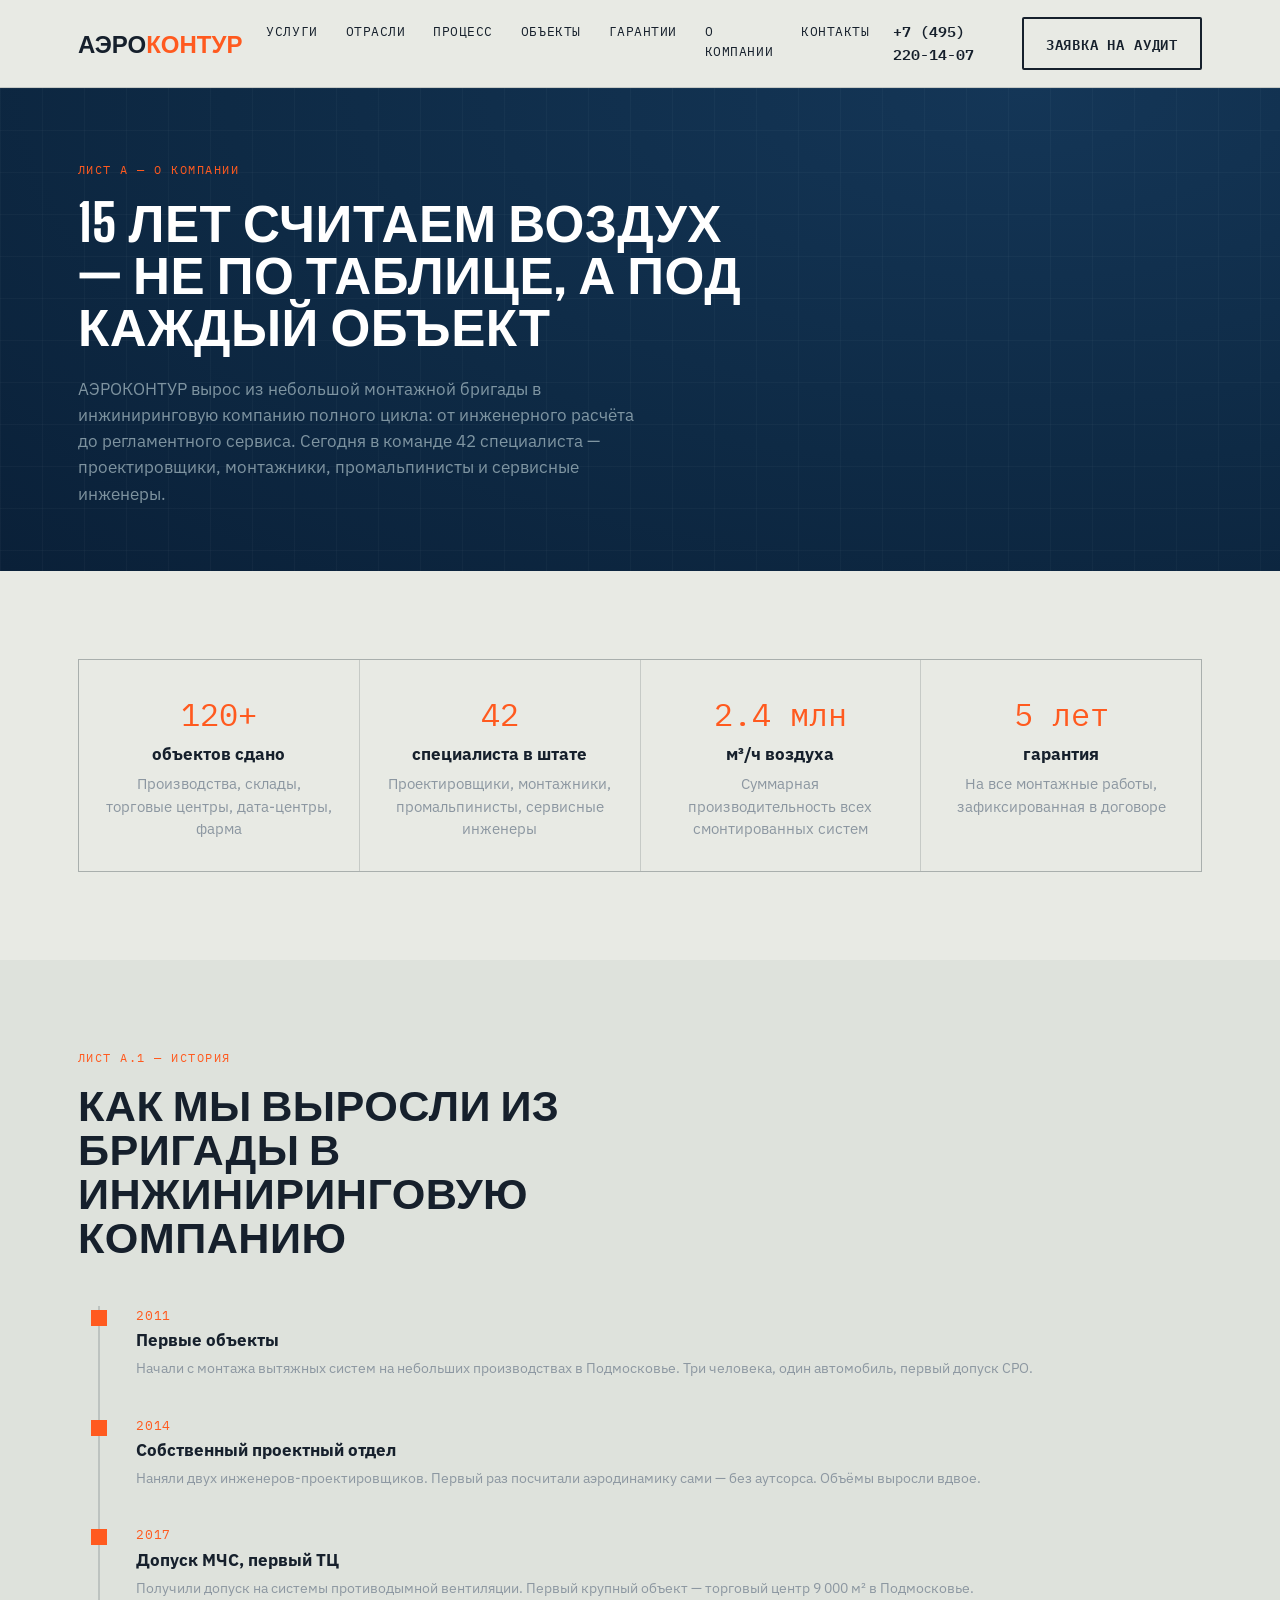
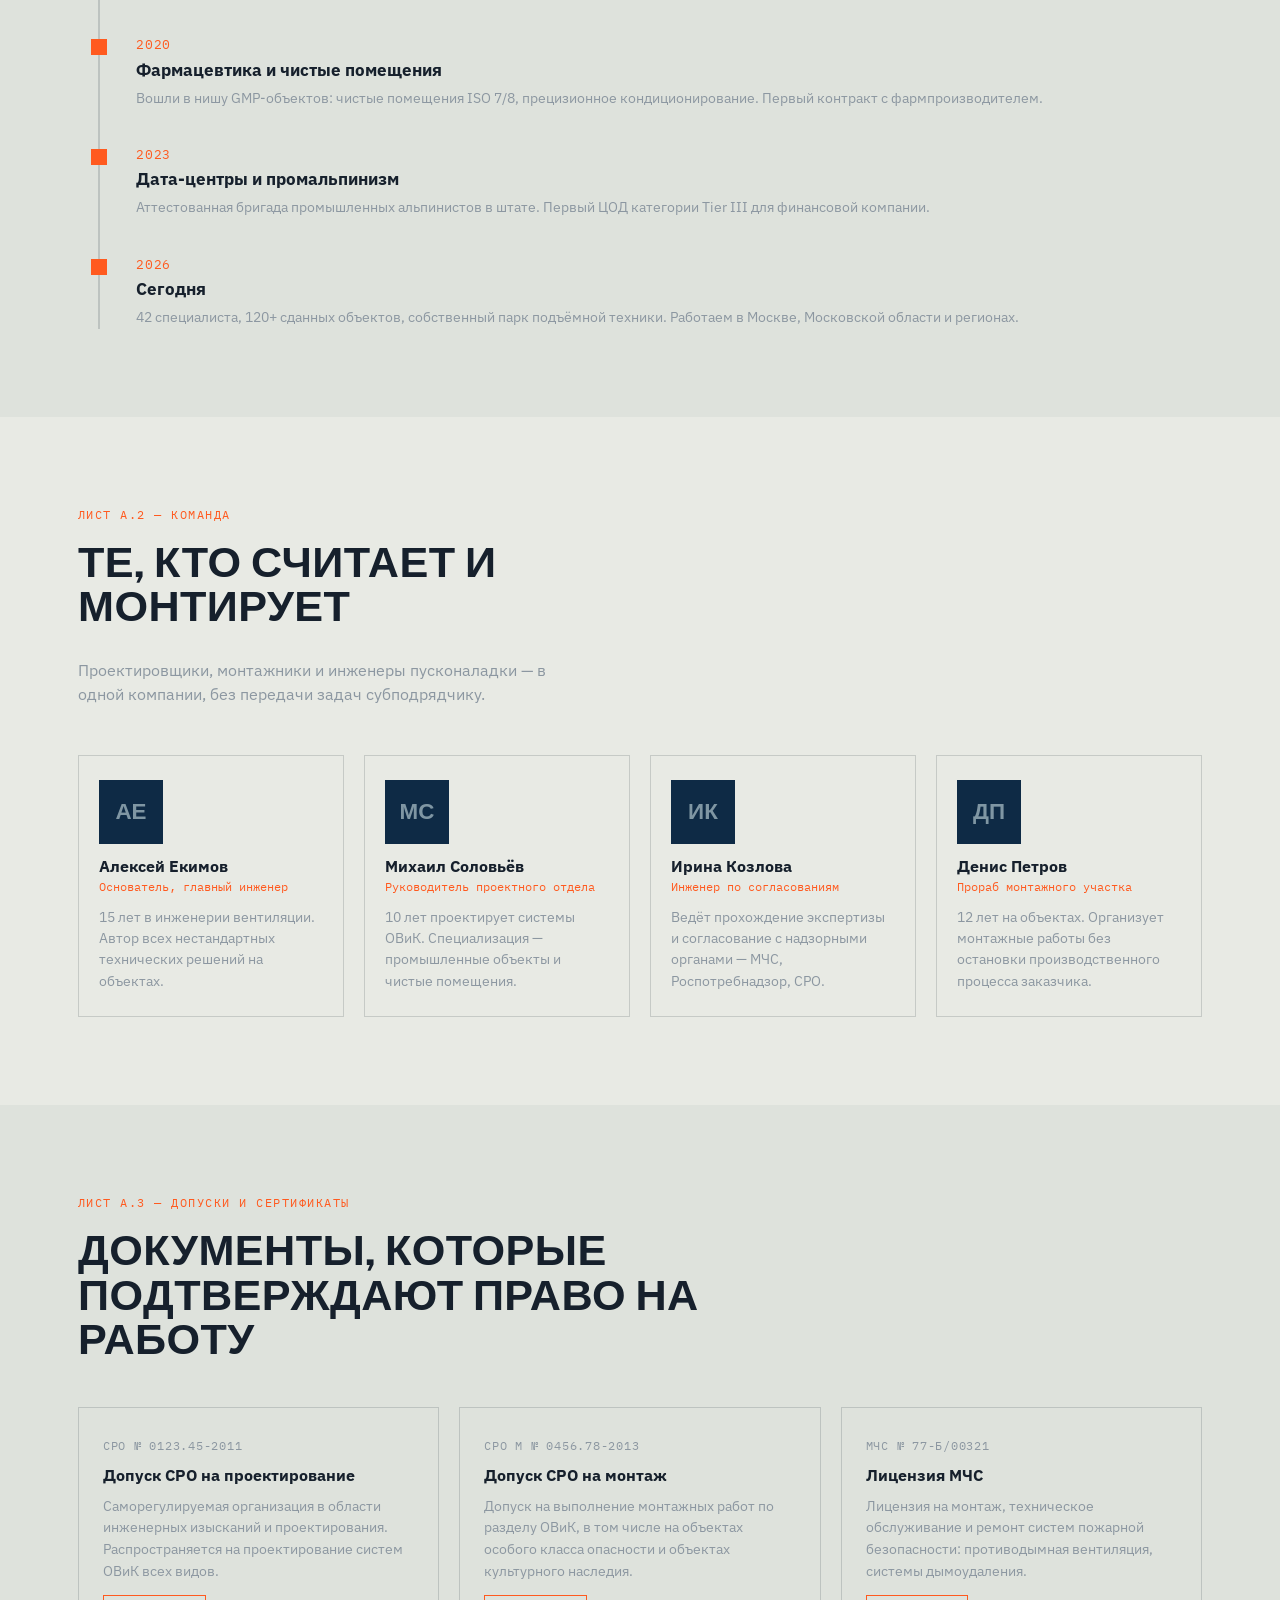
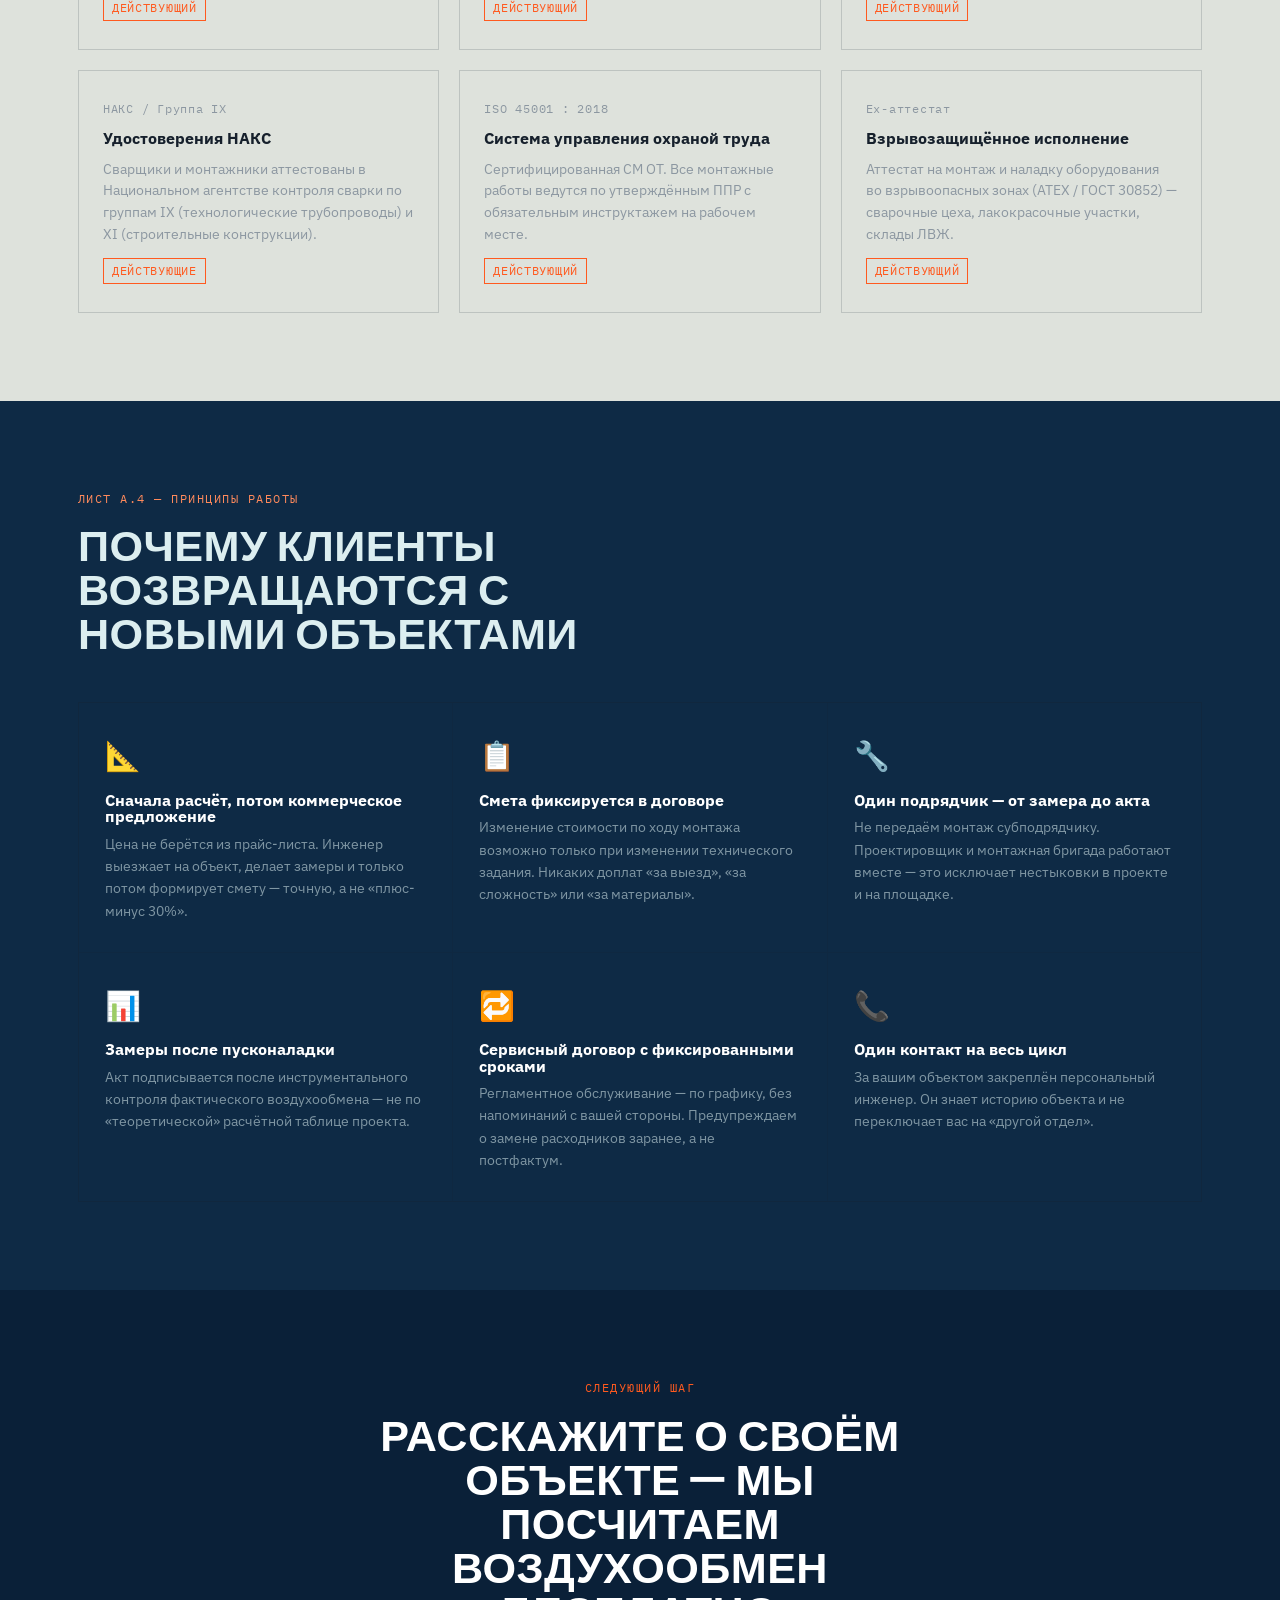
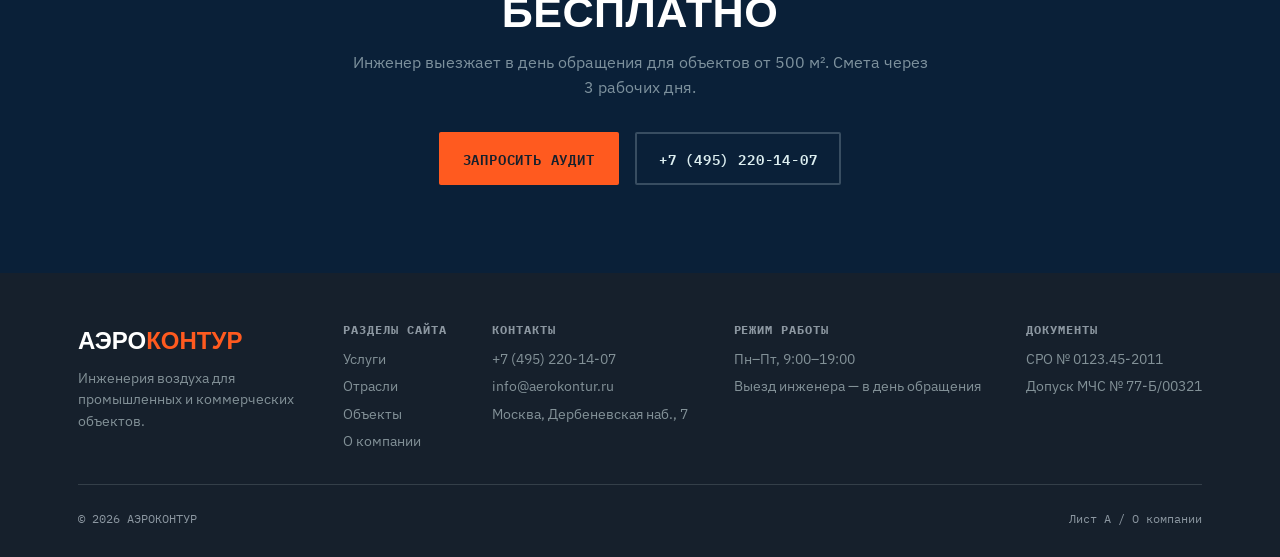
==== about.html @ 05db93e7 "feat: add GitHub Actions deploy, portfolio, SEO, about page, Formspree form - .github/workflows/depl" ====
<!DOCTYPE html>
<html lang="ru">
<head>
  <meta charset="UTF-8">
  <meta name="viewport" content="width=device-width, initial-scale=1.0">
  <meta name="description" content="О компании АЭРОКОНТУР — 15 лет монтажа промышленной и коммерческой вентиляции. Команда, история, допуски, сертификаты.">
  <title>О компании — АЭРОКОНТУР</title>
  <link rel="canonical" href="https://ekimov450170.github.io/aerokontur/about.html">
  <meta property="og:title"       content="О компании — АЭРОКОНТУР">
  <meta property="og:description" content="15 лет монтажа промышленной вентиляции. Команда инженеров, история, допуски СРО и МЧС.">
  <meta property="og:image"       content="https://ekimov450170.github.io/aerokontur/assets/images/og.png">
  <link rel="preconnect" href="https://fonts.googleapis.com">
  <link href="https://fonts.googleapis.com/css2?family=Big+Shoulders+Display:wght@700;800;900&family=IBM+Plex+Mono:wght@400;500;600&family=IBM+Plex+Sans:wght@400;500;600;700&display=swap" rel="stylesheet">
  <link rel="stylesheet" href="css/style.css">
  <style>
    /* ── About-specific ── */
    .about-hero {
      background: radial-gradient(ellipse at 80% 0%, #143657 0%, var(--navy) 55%, var(--navy-deep) 100%);
      color: var(--cyan);
      padding: 72px 0 64px;
      position: relative;
      overflow: hidden;
    }
    .about-hero::before {
      content: "";
      position: absolute; inset: 0;
      background-image:
        linear-gradient(var(--line-cyan) 1px, transparent 1px),
        linear-gradient(90deg, var(--line-cyan) 1px, transparent 1px);
      background-size: 42px 42px;
      opacity: .15;
      pointer-events: none;
    }
    .about-hero__inner { position: relative; z-index: 2; }
    .about-hero h1 { color: #fff; font-size: clamp(2.2rem, 4vw, 3.4rem); max-width: 680px; margin: 18px 0 22px; }
    .about-hero p  { color: var(--cyan-dim); font-size: 1.06rem; max-width: 560px; }

    .timeline { border-left: 2px solid var(--line); margin-left: 20px; }
    .tl-item  { position: relative; padding: 0 0 36px 36px; }
    .tl-item:last-child { padding-bottom: 0; }
    .tl-dot {
      position: absolute; left: -9px; top: 4px;
      width: 16px; height: 16px;
      background: var(--orange); border-radius: 0;
    }
    .tl-year {
      font-family: var(--font-mono); font-size: .82rem;
      color: var(--orange); letter-spacing: .06em; display: block; margin-bottom: 6px;
    }
    .tl-item h3 {
      font-size: 1.05rem; font-family: var(--font-body);
      font-weight: 700; text-transform: none; letter-spacing: 0; margin-bottom: 8px;
    }
    .tl-item p { color: var(--steel); font-size: .9rem; }

    .team-grid { display: grid; grid-template-columns: repeat(4, 1fr); gap: 20px; }
    .team-card { border: 1px solid var(--line); padding: 24px 20px; }
    .team-avatar {
      width: 64px; height: 64px;
      background: var(--navy);
      border-radius: 0;
      margin-bottom: 14px;
      display: flex; align-items: center; justify-content: center;
    }
    .team-avatar span {
      font-family: var(--font-display);
      font-size: 1.4rem; font-weight: 900;
      color: var(--cyan-dim);
    }
    .team-card h3 {
      font-size: 1rem; font-family: var(--font-body);
      font-weight: 700; text-transform: none; letter-spacing: 0; margin-bottom: 4px;
    }
    .team-role { font-family: var(--font-mono); font-size: .76rem; color: var(--orange); display: block; margin-bottom: 10px; }
    .team-card p { color: var(--steel); font-size: .86rem; }

    .cert-grid { display: grid; grid-template-columns: repeat(3, 1fr); gap: 20px; }
    .cert-card {
      border: 1px solid var(--line); padding: 28px 24px;
      display: flex; flex-direction: column; gap: 12px;
    }
    .cert-card .cert-num {
      font-family: var(--font-mono); font-size: .78rem;
      color: var(--steel); letter-spacing: .06em;
    }
    .cert-card h3 {
      font-size: 1.02rem; font-family: var(--font-body);
      font-weight: 700; text-transform: none; letter-spacing: 0;
    }
    .cert-card p { color: var(--steel); font-size: .88rem; }
    .cert-badge {
      display: inline-block;
      font-family: var(--font-mono); font-size: .72rem;
      letter-spacing: .06em; text-transform: uppercase;
      border: 1px solid var(--orange); color: var(--orange);
      padding: 3px 8px; margin-top: auto;
      align-self: flex-start;
    }

    .values-grid { display: grid; grid-template-columns: repeat(3, 1fr); gap: 1px; background: var(--line); border: 1px solid var(--line); }
    .value-card { background: var(--navy); padding: 30px 26px; }
    .value-card .icon { font-size: 1.8rem; margin-bottom: 14px; }
    .value-card h3 { font-size: 1rem; font-family: var(--font-body); font-weight: 700; text-transform: none; letter-spacing: 0; color: #fff; margin-bottom: 8px; }
    .value-card p  { color: var(--cyan-dim); font-size: .9rem; }

    @media (max-width: 980px) {
      .team-grid { grid-template-columns: repeat(2, 1fr); }
      .cert-grid { grid-template-columns: 1fr 1fr; }
      .values-grid { grid-template-columns: 1fr 1fr; }
    }
    @media (max-width: 680px) {
      .team-grid { grid-template-columns: 1fr; }
      .cert-grid { grid-template-columns: 1fr; }
      .values-grid { grid-template-columns: 1fr; }
    }
  </style>
</head>
<body>

  <header class="site-header">
    <div class="site-header__inner wrap">
      <a class="logo" href="index.html">АЭРО<span>КОНТУР</span></a>
      <nav class="nav-links" id="navLinks" aria-label="Основная навигация">
        <a href="index.html#services">Услуги</a>
        <a href="index.html#industries">Отрасли</a>
        <a href="index.html#process">Процесс</a>
        <a href="index.html#projects">Объекты</a>
        <a href="index.html#trust">Гарантии</a>
        <a href="about.html" aria-current="page">О компании</a>
        <a href="index.html#contact">Контакты</a>
      </nav>
      <div class="header-right">
        <a class="header-phone mono" href="tel:+74952201407">+7 (495) 220-14-07</a>
        <a class="btn btn--ghost-light" href="index.html#contact">Заявка на аудит</a>
        <button class="nav-toggle" id="navToggle" aria-label="Открыть меню" aria-expanded="false">
          <span></span><span></span><span></span>
        </button>
      </div>
    </div>
  </header>

  <main>

    <!-- HERO -->
    <section class="about-hero">
      <div class="about-hero__inner wrap">
        <span class="eyebrow">Лист А — о компании</span>
        <h1>15 лет считаем воздух — не по таблице, а под каждый объект</h1>
        <p>АЭРОКОНТУР вырос из небольшой монтажной бригады в инжиниринговую компанию полного цикла: от инженерного расчёта до регламентного сервиса. Сегодня в команде 42 специалиста — проектировщики, монтажники, промальпинисты и сервисные инженеры.</p>
      </div>
    </section>

    <!-- STATS -->
    <section class="section section--paper">
      <div class="wrap">
        <div class="pains-grid">
          <div class="pain-card" style="text-align:center;">
            <span class="num mono" style="font-size:2rem;display:block;margin-bottom:6px;">120+</span>
            <h3>объектов сдано</h3>
            <p>Производства, склады, торговые центры, дата-центры, фарма</p>
          </div>
          <div class="pain-card" style="text-align:center;">
            <span class="num mono" style="font-size:2rem;display:block;margin-bottom:6px;">42</span>
            <h3>специалиста в штате</h3>
            <p>Проектировщики, монтажники, промальпинисты, сервисные инженеры</p>
          </div>
          <div class="pain-card" style="text-align:center;">
            <span class="num mono" style="font-size:2rem;display:block;margin-bottom:6px;">2.4 млн</span>
            <h3>м³/ч воздуха</h3>
            <p>Суммарная производительность всех смонтированных систем</p>
          </div>
          <div class="pain-card" style="text-align:center;">
            <span class="num mono" style="font-size:2rem;display:block;margin-bottom:6px;">5 лет</span>
            <h3>гарантия</h3>
            <p>На все монтажные работы, зафиксированная в договоре</p>
          </div>
        </div>
      </div>
    </section>

    <!-- HISTORY -->
    <section class="section section--steel">
      <div class="wrap">
        <div class="section__head">
          <div>
            <span class="eyebrow">Лист А.1 — история</span>
            <h2 class="section-title">Как мы выросли из бригады в инжиниринговую компанию</h2>
          </div>
        </div>
        <div class="timeline">
          <div class="tl-item">
            <div class="tl-dot"></div>
            <span class="tl-year">2011</span>
            <h3>Первые объекты</h3>
            <p>Начали с монтажа вытяжных систем на небольших производствах в Подмосковье. Три человека, один автомобиль, первый допуск СРО.</p>
          </div>
          <div class="tl-item">
            <div class="tl-dot"></div>
            <span class="tl-year">2014</span>
            <h3>Собственный проектный отдел</h3>
            <p>Наняли двух инженеров-проектировщиков. Первый раз посчитали аэродинамику сами — без аутсорса. Объёмы выросли вдвое.</p>
          </div>
          <div class="tl-item">
            <div class="tl-dot"></div>
            <span class="tl-year">2017</span>
            <h3>Допуск МЧС, первый ТЦ</h3>
            <p>Получили допуск на системы противодымной вентиляции. Первый крупный объект — торговый центр 9 000 м² в Подмосковье.</p>
          </div>
          <div class="tl-item">
            <div class="tl-dot"></div>
            <span class="tl-year">2020</span>
            <h3>Фармацевтика и чистые помещения</h3>
            <p>Вошли в нишу GMP-объектов: чистые помещения ISO 7/8, прецизионное кондиционирование. Первый контракт с фармпроизводителем.</p>
          </div>
          <div class="tl-item">
            <div class="tl-dot"></div>
            <span class="tl-year">2023</span>
            <h3>Дата-центры и промальпинизм</h3>
            <p>Аттестованная бригада промышленных альпинистов в штате. Первый ЦОД категории Tier III для финансовой компании.</p>
          </div>
          <div class="tl-item">
            <div class="tl-dot"></div>
            <span class="tl-year">2026</span>
            <h3>Сегодня</h3>
            <p>42 специалиста, 120+ сданных объектов, собственный парк подъёмной техники. Работаем в Москве, Московской области и регионах.</p>
          </div>
        </div>
      </div>
    </section>

    <!-- TEAM -->
    <section class="section section--paper">
      <div class="wrap">
        <div class="section__head">
          <div>
            <span class="eyebrow">Лист А.2 — команда</span>
            <h2 class="section-title">Те, кто считает и монтирует</h2>
          </div>
          <p class="section-sub">Проектировщики, монтажники и инженеры пусконаладки — в одной компании, без передачи задач субподрядчику.</p>
        </div>
        <div class="team-grid">
          <div class="team-card">
            <div class="team-avatar"><span>АЕ</span></div>
            <h3>Алексей Екимов</h3>
            <span class="team-role">Основатель, главный инженер</span>
            <p>15 лет в инженерии вентиляции. Автор всех нестандартных технических решений на объектах.</p>
          </div>
          <div class="team-card">
            <div class="team-avatar"><span>МС</span></div>
            <h3>Михаил Соловьёв</h3>
            <span class="team-role">Руководитель проектного отдела</span>
            <p>10 лет проектирует системы ОВиК. Специализация — промышленные объекты и чистые помещения.</p>
          </div>
          <div class="team-card">
            <div class="team-avatar"><span>ИК</span></div>
            <h3>Ирина Козлова</h3>
            <span class="team-role">Инженер по согласованиям</span>
            <p>Ведёт прохождение экспертизы и согласование с надзорными органами — МЧС, Роспотребнадзор, СРО.</p>
          </div>
          <div class="team-card">
            <div class="team-avatar"><span>ДП</span></div>
            <h3>Денис Петров</h3>
            <span class="team-role">Прораб монтажного участка</span>
            <p>12 лет на объектах. Организует монтажные работы без остановки производственного процесса заказчика.</p>
          </div>
        </div>
      </div>
    </section>

    <!-- CERTIFICATES -->
    <section class="section section--steel">
      <div class="wrap">
        <div class="section__head">
          <div>
            <span class="eyebrow">Лист А.3 — допуски и сертификаты</span>
            <h2 class="section-title">Документы, которые подтверждают право на работу</h2>
          </div>
        </div>
        <div class="cert-grid">
          <div class="cert-card">
            <span class="cert-num">СРО № 0123.45-2011</span>
            <h3>Допуск СРО на проектирование</h3>
            <p>Саморегулируемая организация в области инженерных изысканий и проектирования. Распространяется на проектирование систем ОВиК всех видов.</p>
            <span class="cert-badge">Действующий</span>
          </div>
          <div class="cert-card">
            <span class="cert-num">СРО М № 0456.78-2013</span>
            <h3>Допуск СРО на монтаж</h3>
            <p>Допуск на выполнение монтажных работ по разделу ОВиК, в том числе на объектах особого класса опасности и объектах культурного наследия.</p>
            <span class="cert-badge">Действующий</span>
          </div>
          <div class="cert-card">
            <span class="cert-num">МЧС № 77-Б/00321</span>
            <h3>Лицензия МЧС</h3>
            <p>Лицензия на монтаж, техническое обслуживание и ремонт систем пожарной безопасности: противодымная вентиляция, системы дымоудаления.</p>
            <span class="cert-badge">Действующий</span>
          </div>
          <div class="cert-card">
            <span class="cert-num">НАКС / Группа IX</span>
            <h3>Удостоверения НАКС</h3>
            <p>Сварщики и монтажники аттестованы в Национальном агентстве контроля сварки по группам IX (технологические трубопроводы) и XI (строительные конструкции).</p>
            <span class="cert-badge">Действующие</span>
          </div>
          <div class="cert-card">
            <span class="cert-num">ISO 45001 : 2018</span>
            <h3>Система управления охраной труда</h3>
            <p>Сертифицированная СМ ОТ. Все монтажные работы ведутся по утверждённым ППР с обязательным инструктажем на рабочем месте.</p>
            <span class="cert-badge">Действующий</span>
          </div>
          <div class="cert-card">
            <span class="cert-num">Ex-аттестат</span>
            <h3>Взрывозащищённое исполнение</h3>
            <p>Аттестат на монтаж и наладку оборудования во взрывоопасных зонах (ATEX / ГОСТ 30852) — сварочные цеха, лакокрасочные участки, склады ЛВЖ.</p>
            <span class="cert-badge">Действующий</span>
          </div>
        </div>
      </div>
    </section>

    <!-- VALUES -->
    <section class="section section--dark">
      <div class="wrap">
        <div class="section__head">
          <div>
            <span class="eyebrow">Лист А.4 — принципы работы</span>
            <h2 class="section-title">Почему клиенты возвращаются с новыми объектами</h2>
          </div>
        </div>
        <div class="values-grid">
          <div class="value-card">
            <div class="icon">📐</div>
            <h3>Сначала расчёт, потом коммерческое предложение</h3>
            <p>Цена не берётся из прайс-листа. Инженер выезжает на объект, делает замеры и только потом формирует смету — точную, а не «плюс-минус 30%».</p>
          </div>
          <div class="value-card">
            <div class="icon">📋</div>
            <h3>Смета фиксируется в договоре</h3>
            <p>Изменение стоимости по ходу монтажа возможно только при изменении технического задания. Никаких доплат «за выезд», «за сложность» или «за материалы».</p>
          </div>
          <div class="value-card">
            <div class="icon">🔧</div>
            <h3>Один подрядчик — от замера до акта</h3>
            <p>Не передаём монтаж субподрядчику. Проектировщик и монтажная бригада работают вместе — это исключает нестыковки в проекте и на площадке.</p>
          </div>
          <div class="value-card">
            <div class="icon">📊</div>
            <h3>Замеры после пусконаладки</h3>
            <p>Акт подписывается после инструментального контроля фактического воздухообмена — не по «теоретической» расчётной таблице проекта.</p>
          </div>
          <div class="value-card">
            <div class="icon">🔁</div>
            <h3>Сервисный договор с фиксированными сроками</h3>
            <p>Регламентное обслуживание — по графику, без напоминаний с вашей стороны. Предупреждаем о замене расходников заранее, а не постфактум.</p>
          </div>
          <div class="value-card">
            <div class="icon">📞</div>
            <h3>Один контакт на весь цикл</h3>
            <p>За вашим объектом закреплён персональный инженер. Он знает историю объекта и не переключает вас на «другой отдел».</p>
          </div>
        </div>
      </div>
    </section>

    <!-- CTA -->
    <section class="section form-section">
      <div class="wrap" style="text-align:center;max-width:640px;margin:0 auto;">
        <span class="eyebrow">Следующий шаг</span>
        <h2 class="section-title" style="color:#fff;margin-bottom:18px;">Расскажите о своём объекте — мы посчитаем воздухообмен бесплатно</h2>
        <p style="color:var(--cyan-dim);margin-bottom:32px;">Инженер выезжает в день обращения для объектов от 500 м². Смета через 3 рабочих дня.</p>
        <div style="display:flex;gap:16px;justify-content:center;flex-wrap:wrap;">
          <a class="btn btn--primary" href="index.html#contact">Запросить аудит</a>
          <a class="btn btn--ghost-dark" href="tel:+74952201407">+7 (495) 220-14-07</a>
        </div>
      </div>
    </section>

  </main>

  <footer class="site-footer">
    <div class="wrap">
      <div class="footer-grid">
        <div class="footer-brand">
          <a class="logo" href="index.html">АЭРО<span>КОНТУР</span></a>
          <p>Инженерия воздуха для промышленных и коммерческих объектов.</p>
        </div>
        <div class="footer-col">
          <h4>Разделы сайта</h4>
          <p><a href="index.html#services">Услуги</a></p>
          <p><a href="index.html#industries">Отрасли</a></p>
          <p><a href="index.html#projects">Объекты</a></p>
          <p><a href="about.html">О компании</a></p>
        </div>
        <div class="footer-col">
          <h4>Контакты</h4>
          <p><a href="tel:+74952201407">+7 (495) 220-14-07</a></p>
          <p><a href="mailto:info@aerokontur.ru">info@aerokontur.ru</a></p>
          <p>Москва, Дербеневская наб., 7</p>
        </div>
        <div class="footer-col">
          <h4>Режим работы</h4>
          <p>Пн–Пт, 9:00–19:00</p>
          <p>Выезд инженера — в день обращения</p>
        </div>
        <div class="footer-col">
          <h4>Документы</h4>
          <p>СРО № 0123.45-2011</p>
          <p>Допуск МЧС № 77-Б/00321</p>
        </div>
      </div>
      <div class="footer-bottom">
        <span>© 2026 АЭРОКОНТУР</span>
        <span class="mono">Лист А / О компании</span>
      </div>
    </div>
  </footer>

  <div class="mobile-cta">
    <a class="phone mono" href="tel:+74952201407">+7 (495) 220-14-07</a>
    <a class="btn btn--primary" href="index.html#contact">Заявка на аудит</a>
  </div>

  <script src="js/main.js"></script>
</body>
</html>
---- css/style.css ----
/* ============================================================
   АЭРОКОНТУР — style.css
   Tokens → Base → Layout → Components → Sections → Responsive
   ============================================================ */

/* ===== Tokens ===== */
:root {
  --ink:        #16202C;
  --navy:       #0E2A45;
  --navy-deep:  #0A2038;
  --cyan:       #DCEEF0;
  --cyan-dim:   rgba(220, 238, 240, .55);
  --paper:      #E8EAE4;
  --paper-steel:#DEE2DC;
  --orange:     #FF5A1F;
  --orange-lt:  #FF8A5C;
  --steel:      #8C97A1;
  --line:       rgba(22, 32, 44, .16);
  --line-cyan:  rgba(220, 238, 240, .22);
  --radius:     2px;
  --maxw:       1180px;

  --font-display: 'Big Shoulders Display', sans-serif;
  --font-body:    'IBM Plex Sans', sans-serif;
  --font-mono:    'IBM Plex Mono', monospace;
}

/* ===== Reset & Base ===== */
*, *::before, *::after { box-sizing: border-box; }
html  { scroll-behavior: smooth; }
body  {
  margin: 0;
  background: var(--paper);
  color: var(--ink);
  font-family: var(--font-body);
  font-size: 16px;
  line-height: 1.55;
  -webkit-font-smoothing: antialiased;
}
img, svg { display: block; max-width: 100%; }
a { color: inherit; text-decoration: none; }
ul { margin: 0; padding: 0; list-style: none; }
h1, h2, h3 {
  margin: 0;
  font-family: var(--font-display);
  font-weight: 800;
  letter-spacing: .01em;
  text-transform: uppercase;
  line-height: 1.02;
}
p { margin: 0; }
:focus-visible { outline: 3px solid var(--orange); outline-offset: 2px; }
.mono { font-family: var(--font-mono); }
.wrap { max-width: var(--maxw); margin: 0 auto; padding: 0 28px; }

/* ===== Animations ===== */
.flow-line {
  stroke-dasharray: 5 9;
  animation: flow 1.8s linear infinite;
}
.flow-line--slow { animation-duration: 2.6s; }
@keyframes flow { to { stroke-dashoffset: -140; } }

.fan-blades {
  transform-origin: center;
  animation: spin 6s linear infinite;
}
@keyframes spin { to { transform: rotate(360deg); } }

@media (prefers-reduced-motion: reduce) {
  .flow-line, .fan-blades { animation: none !important; }
}

/* ===== Buttons ===== */
.btn {
  display: inline-flex;
  align-items: center;
  gap: 10px;
  font-family: var(--font-mono);
  font-size: .85rem;
  font-weight: 600;
  letter-spacing: .06em;
  text-transform: uppercase;
  padding: 14px 22px;
  border-radius: var(--radius);
  border: 2px solid transparent;
  cursor: pointer;
  white-space: nowrap;
  transition: transform .15s ease, opacity .15s ease, background .15s ease;
}
.btn:hover { transform: translateY(-2px); }
.btn--primary      { background: var(--orange); color: var(--ink); }
.btn--primary:hover{ background: var(--orange-lt); }
.btn--ghost-dark   { border-color: var(--line-cyan); color: var(--cyan); }
.btn--ghost-light  { border-color: var(--ink); color: var(--ink); }
.btn--block        { width: 100%; justify-content: center; }

/* ===== Titleblock (stamp) ===== */
.titleblock {
  font-family: var(--font-mono);
  font-size: .72rem;
  letter-spacing: .04em;
  border: 1px solid var(--line-cyan);
  min-width: 180px;
}
.titleblock--dark  { background: var(--navy-deep); color: var(--cyan); }
.titleblock--light { border-color: var(--line); }
.titleblock__row {
  display: flex;
  justify-content: space-between;
  gap: 14px;
  padding: 6px 10px;
  border-top: 1px solid var(--line-cyan);
}
.titleblock--light .titleblock__row { border-top-color: var(--line); }
.titleblock__row:first-child { border-top: none; }
.titleblock__label { color: var(--cyan-dim); }
.titleblock--light .titleblock__label { color: var(--steel); }

/* ===== Section base ===== */
.section        { padding: 88px 0; position: relative; }
.section--dark  { background: var(--navy); color: var(--cyan); }
.section--paper { background: var(--paper); }
.section--steel { background: var(--paper-steel); }

.section__head {
  display: flex;
  justify-content: space-between;
  align-items: flex-end;
  gap: 32px;
  margin-bottom: 48px;
  flex-wrap: wrap;
}
.eyebrow {
  display: block;
  font-family: var(--font-mono);
  font-size: .78rem;
  letter-spacing: .12em;
  text-transform: uppercase;
  color: var(--orange);
  margin-bottom: 14px;
}
.section--dark .eyebrow { color: var(--orange-lt); }

h2.section-title { font-size: clamp(1.9rem, 3.6vw, 2.7rem); max-width: 640px; }
.section-sub { max-width: 480px; color: var(--steel); font-size: .98rem; }
.section--dark .section-sub { color: var(--cyan-dim); }

/* ============================================================
   HEADER
   ============================================================ */
.site-header {
  position: sticky;
  top: 0;
  z-index: 50;
  background: var(--paper);
  border-bottom: 1px solid var(--line);
}
.site-header__inner {
  display: flex;
  align-items: center;
  justify-content: space-between;
  padding: 16px 28px;
  gap: 24px;
}
.logo {
  font-family: var(--font-display);
  font-weight: 900;
  font-size: 1.5rem;
  text-transform: uppercase;
  flex-shrink: 0;
}
.logo span { color: var(--orange); }

.nav-links {
  display: flex;
  gap: 28px;
  font-family: var(--font-mono);
  font-size: .82rem;
  letter-spacing: .04em;
  text-transform: uppercase;
}
.nav-links a {
  padding: 6px 0;
  border-bottom: 2px solid transparent;
  transition: border-color .15s;
}
.nav-links a:hover { border-bottom-color: var(--orange); }

.header-right { display: flex; align-items: center; gap: 18px; }
.header-phone { font-family: var(--font-mono); font-weight: 600; font-size: .95rem; }

.nav-toggle {
  display: none;
  flex-direction: column;
  gap: 5px;
  padding: 8px;
  background: none;
  border: 1px solid var(--ink);
  cursor: pointer;
  border-radius: var(--radius);
}
.nav-toggle span {
  display: block;
  width: 22px;
  height: 2px;
  background: var(--ink);
  transition: transform .2s, opacity .2s;
}
.nav-toggle.is-open span:nth-child(1) { transform: translateY(7px) rotate(45deg); }
.nav-toggle.is-open span:nth-child(2) { opacity: 0; }
.nav-toggle.is-open span:nth-child(3) { transform: translateY(-7px) rotate(-45deg); }

/* ============================================================
   HERO
   ============================================================ */
.hero {
  background: radial-gradient(ellipse at 20% 0%, #143657 0%, var(--navy) 55%, var(--navy-deep) 100%);
  color: var(--cyan);
  padding: 64px 0 0;
  overflow: hidden;
  position: relative;
}
.hero::before {
  content: "";
  position: absolute;
  inset: 0;
  background-image:
    linear-gradient(var(--line-cyan) 1px, transparent 1px),
    linear-gradient(90deg, var(--line-cyan) 1px, transparent 1px);
  background-size: 42px 42px;
  opacity: .18;
  pointer-events: none;
}
.hero__inner  { position: relative; z-index: 2; }
.hero__grid   { display: grid; grid-template-columns: 1.05fr .95fr; gap: 40px; align-items: center; }
.hero h1      { font-size: clamp(2.3rem, 4.6vw, 3.6rem); color: #fff; margin: 18px 0 22px; max-width: 560px; }
p.lede        { font-size: 1.06rem; color: var(--cyan-dim); max-width: 480px; margin-bottom: 32px; }
.hero__ctas   { display: flex; gap: 16px; flex-wrap: wrap; margin-bottom: 46px; }

.hero__diagram { position: relative; }
.hero__diagram .titleblock { position: absolute; right: 0; bottom: -26px; }
.duct-svg { width: 100%; }
.svg-label { font-family: var(--font-mono); }

.dimline {
  display: flex;
  align-items: center;
  gap: 10px 28px;
  flex-wrap: wrap;
  font-family: var(--font-mono);
  font-size: .78rem;
  color: var(--cyan-dim);
  border-top: 1px solid var(--line-cyan);
  padding: 18px 0 54px;
}
.dimline b { color: #fff; font-weight: 600; }
.dimline .sep { color: var(--cyan-dim); }

/* ============================================================
   PAINS
   ============================================================ */
.pains-grid {
  display: grid;
  grid-template-columns: repeat(4, 1fr);
  gap: 1px;
  background: var(--line);
  border: 1px solid var(--line);
}
.pain-card { background: var(--paper); padding: 30px 26px; }
.pain-card .num { display: block; font-family: var(--font-mono); color: var(--orange); font-size: .85rem; margin-bottom: 14px; }
.pain-card h3 { font-size: 1.05rem; font-family: var(--font-body); font-weight: 700; text-transform: none; letter-spacing: 0; margin-bottom: 10px; }
.pain-card p  { color: var(--steel); font-size: .92rem; }

/* ============================================================
   SERVICES — spec table
   ============================================================ */
.spec-table { border-top: 1px solid var(--line); }
.spec-row {
  display: grid;
  grid-template-columns: 90px 1.1fr 1.6fr;
  gap: 28px;
  padding: 26px 0;
  border-bottom: 1px solid var(--line);
  align-items: start;
}
.spec-row .id { font-family: var(--font-mono); color: var(--orange); font-size: 1.1rem; }
.spec-row h3  { font-size: 1.15rem; font-family: var(--font-body); font-weight: 700; text-transform: none; letter-spacing: 0; }
.spec-row p   { color: var(--steel); font-size: .94rem; }

/* ============================================================
   INDUSTRIES
   ============================================================ */
.industry-grid { display: grid; grid-template-columns: repeat(3, 1fr); gap: 18px; }
.industry-card {
  background: var(--paper);
  border: 1px solid var(--line);
  padding: 26px;
  display: flex;
  flex-direction: column;
  gap: 14px;
}
.industry-card svg { width: 38px; height: 38px; }
.industry-card h3  { font-size: 1.02rem; font-family: var(--font-body); font-weight: 700; text-transform: none; letter-spacing: 0; }
.industry-card p   { color: var(--steel); font-size: .9rem; }

/* ============================================================
   PROCESS
   ============================================================ */
.process-track { margin-bottom: 40px; overflow: hidden; }
.process-track svg { width: 100%; height: 60px; }

.process-grid { display: grid; grid-template-columns: repeat(3, 1fr); gap: 28px 24px; }
.process-card { border-top: 2px solid var(--orange); padding-top: 16px; }
.process-card .num { display: block; font-family: var(--font-mono); color: var(--orange); font-size: 1.3rem; margin-bottom: 8px; }
.process-card h3   { font-size: 1rem; font-family: var(--font-body); font-weight: 700; text-transform: none; letter-spacing: 0; color: #fff; margin-bottom: 8px; }
.process-card p    { color: var(--cyan-dim); font-size: .9rem; }

/* ============================================================
   TRUST
   ============================================================ */
.trust-grid {
  display: grid;
  grid-template-columns: repeat(5, 1fr);
  gap: 18px;
}
.trust-badge {
  border: 1px solid var(--line);
  padding: 24px 18px;
  text-align: center;
  background: var(--paper);
  display: flex;
  flex-direction: column;
  align-items: center;
  gap: 14px;
}
.trust-badge svg { width: 38px; height: 38px; }
.trust-badge p   { font-size: .84rem; color: var(--ink); font-weight: 500; }

/* ============================================================
   CONTACT FORM
   ============================================================ */
.form-section { background: var(--navy-deep); color: var(--cyan); }
.form-grid    { display: grid; grid-template-columns: .9fr 1.1fr; gap: 60px; align-items: start; }
.form-grid h2 { color: #fff; }
.form-info .lede { color: var(--cyan-dim); margin-top: 18px; }
.form-note { margin-top: 22px; font-size: .86rem; color: var(--cyan-dim); }

.form-box {
  background: var(--navy);
  border: 1px solid var(--line-cyan);
  padding: 32px;
}
.field { margin-bottom: 18px; display: flex; flex-direction: column; gap: 8px; }
.field label {
  font-family: var(--font-mono);
  font-size: .72rem;
  letter-spacing: .06em;
  text-transform: uppercase;
  color: var(--cyan-dim);
}
.field .req { color: var(--orange-lt); }
.field input, .field select, .field textarea {
  background: var(--navy-deep);
  border: 1px solid var(--line-cyan);
  color: #fff;
  padding: 12px 14px;
  font-family: var(--font-body);
  font-size: .95rem;
  border-radius: var(--radius);
  transition: border-color .15s;
}
.field input:focus, .field select:focus, .field textarea:focus {
  outline: none;
  border-color: var(--orange-lt);
}
.field input::placeholder, .field textarea::placeholder { color: var(--steel); }
.field input.is-invalid { border-color: #e05555; }
.field-error { display: none; font-size: .8rem; color: #e07070; font-family: var(--font-mono); }
.field-error.is-visible { display: block; }

.field-row { display: grid; grid-template-columns: 1fr 1fr; gap: 16px; }

/* ============================================================
   FOOTER
   ============================================================ */
.site-footer { background: var(--ink); color: var(--cyan-dim); padding: 48px 0 28px; }
.footer-grid {
  display: flex;
  justify-content: space-between;
  gap: 32px;
  flex-wrap: wrap;
  border-bottom: 1px solid rgba(220, 238, 240, .15);
  padding-bottom: 32px;
  margin-bottom: 24px;
}
.footer-brand .logo { color: #fff; }
.footer-brand p { margin-top: 10px; max-width: 220px; font-size: .86rem; }
.footer-col { font-size: .86rem; }
.footer-col h4 {
  font-family: var(--font-mono);
  font-size: .74rem;
  text-transform: uppercase;
  letter-spacing: .08em;
  color: var(--steel);
  margin: 0 0 10px;
}
.footer-col p + p { margin-top: 6px; }
.footer-bottom {
  display: flex;
  justify-content: space-between;
  font-size: .78rem;
  font-family: var(--font-mono);
  color: var(--steel);
  flex-wrap: wrap;
  gap: 10px;
}

/* ============================================================
   MOBILE STICKY CTA
   ============================================================ */
.mobile-cta {
  display: none;
  position: fixed;
  bottom: 0;
  left: 0;
  right: 0;
  z-index: 60;
  background: var(--navy-deep);
  border-top: 1px solid var(--line-cyan);
  padding: 12px 16px;
  justify-content: space-between;
  align-items: center;
  gap: 12px;
}
.mobile-cta .phone { color: #fff; font-family: var(--font-mono); font-weight: 600; }

/* ============================================================
   RESPONSIVE
   ============================================================ */
@media (max-width: 980px) {
  .hero__grid    { grid-template-columns: 1fr; }
  .pains-grid    { grid-template-columns: repeat(2, 1fr); }
  .industry-grid { grid-template-columns: repeat(2, 1fr); }
  .process-grid  { grid-template-columns: repeat(2, 1fr); }
  .trust-grid    { grid-template-columns: repeat(3, 1fr); }
  .form-grid     { grid-template-columns: 1fr; }
  .spec-row      { grid-template-columns: 60px 1fr; }
  .spec-row p    { grid-column: 1 / -1; }
}

@media (max-width: 680px) {
  .section { padding: 60px 0; }
  .nav-links {
    position: absolute;
    top: 100%;
    left: 0; right: 0;
    background: var(--paper);
    flex-direction: column;
    gap: 0;
    border-top: 1px solid var(--line);
    max-height: 0;
    overflow: hidden;
    transition: max-height .25s ease;
  }
  .nav-links.is-open { max-height: 360px; }
  .nav-links a { padding: 14px 28px; border-bottom: 1px solid var(--line); }
  .nav-toggle  { display: flex; }
  .header-phone { display: none; }

  .pains-grid    { grid-template-columns: 1fr; }
  .industry-grid { grid-template-columns: 1fr; }
  .process-grid  { grid-template-columns: 1fr; }
  .trust-grid    { grid-template-columns: repeat(2, 1fr); }
  .field-row     { grid-template-columns: 1fr; }

  .hero__ctas .btn { flex: 1 1 100%; justify-content: center; }

  .mobile-cta { display: flex; }
  body { padding-bottom: 64px; }
}

/* ============================================================
   PROJECTS
   ============================================================ */
.projects-grid {
  display: grid;
  grid-template-columns: repeat(3, 1fr);
  gap: 20px;
}
.project-card {
  background: var(--paper);
  border: 1px solid var(--line);
  display: flex;
  flex-direction: column;
  overflow: hidden;
}
.project-card__diagram {
  background: var(--navy);
  overflow: hidden;
  line-height: 0;
}
.project-card__diagram svg {
  width: 100%;
  height: auto;
  display: block;
}
.project-card__body {
  padding: 22px 20px 24px;
  display: flex;
  flex-direction: column;
  gap: 12px;
  flex: 1;
}
.project-card__meta {
  display: flex;
  align-items: center;
  justify-content: space-between;
  gap: 10px;
}
.project-tag {
  font-family: var(--font-mono);
  font-size: .72rem;
  letter-spacing: .06em;
  text-transform: uppercase;
  color: var(--orange);
  border: 1px solid var(--orange);
  padding: 3px 8px;
  border-radius: var(--radius);
}
.project-area {
  font-size: .82rem;
  color: var(--steel);
}
.project-card h3 {
  font-size: 1rem;
  font-family: var(--font-body);
  font-weight: 700;
  text-transform: none;
  letter-spacing: 0;
  line-height: 1.3;
}
.project-card p {
  font-size: .88rem;
  color: var(--steel);
  line-height: 1.5;
}
.project-specs {
  display: flex;
  gap: 18px;
  flex-wrap: wrap;
  border-top: 1px solid var(--line);
  padding-top: 12px;
  margin-top: auto;
}
.project-specs li {
  font-size: .82rem;
  color: var(--ink);
}
.project-specs .mono {
  color: var(--orange);
}

@media (max-width: 980px) {
  .projects-grid { grid-template-columns: repeat(2, 1fr); }
}
@media (max-width: 680px) {
  .projects-grid { grid-template-columns: 1fr; }
}
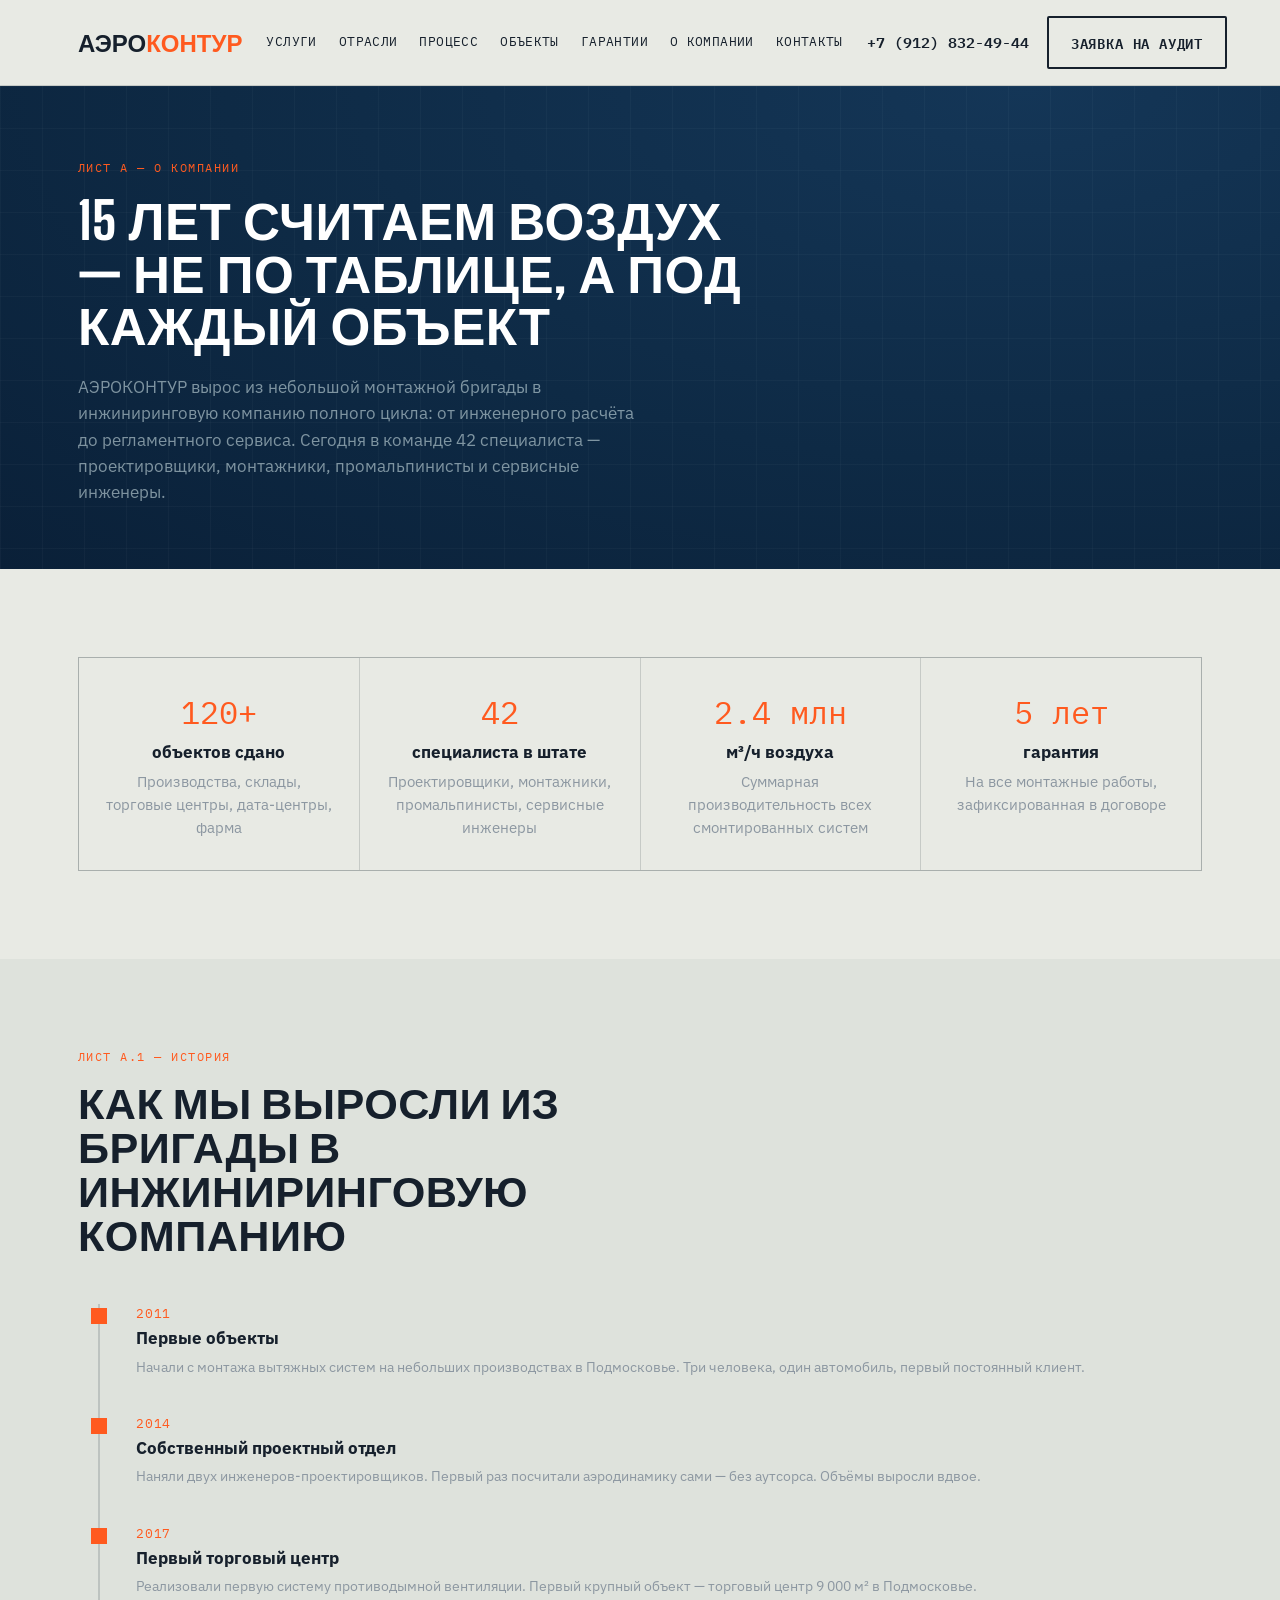
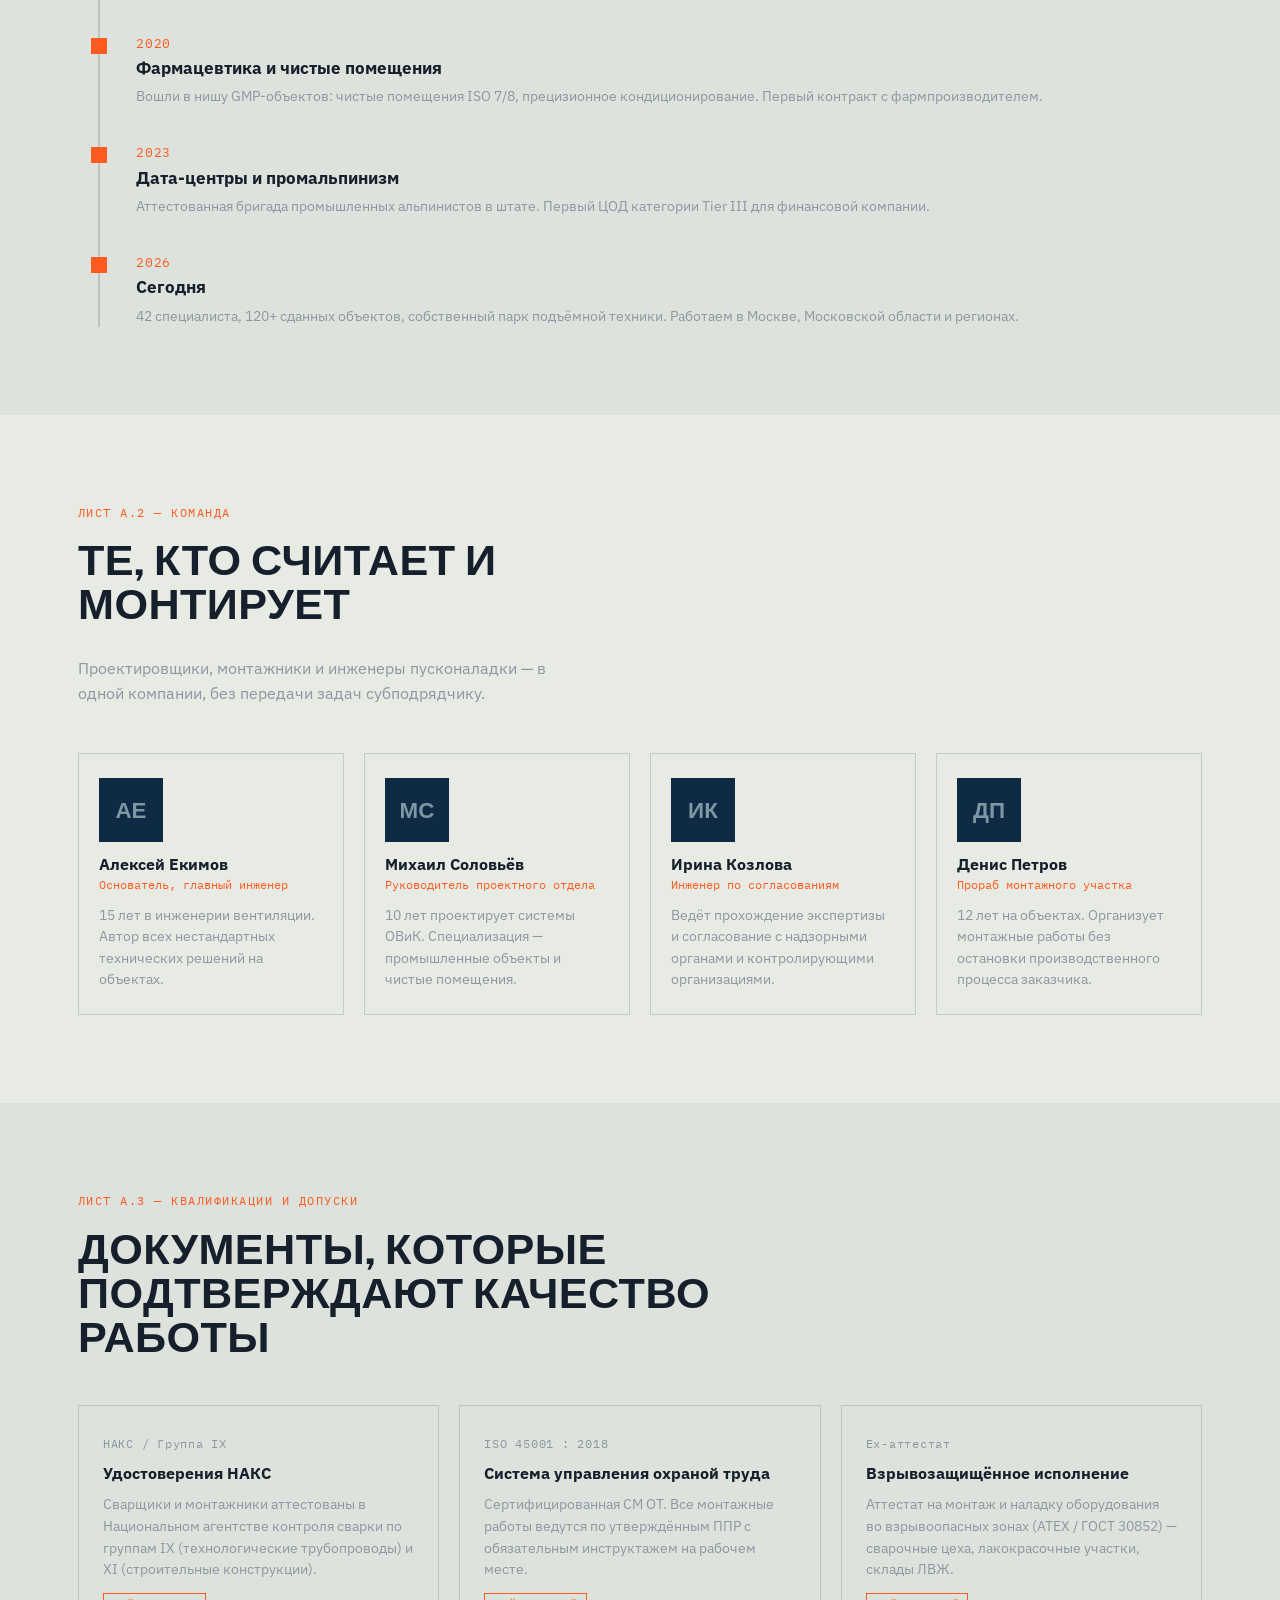
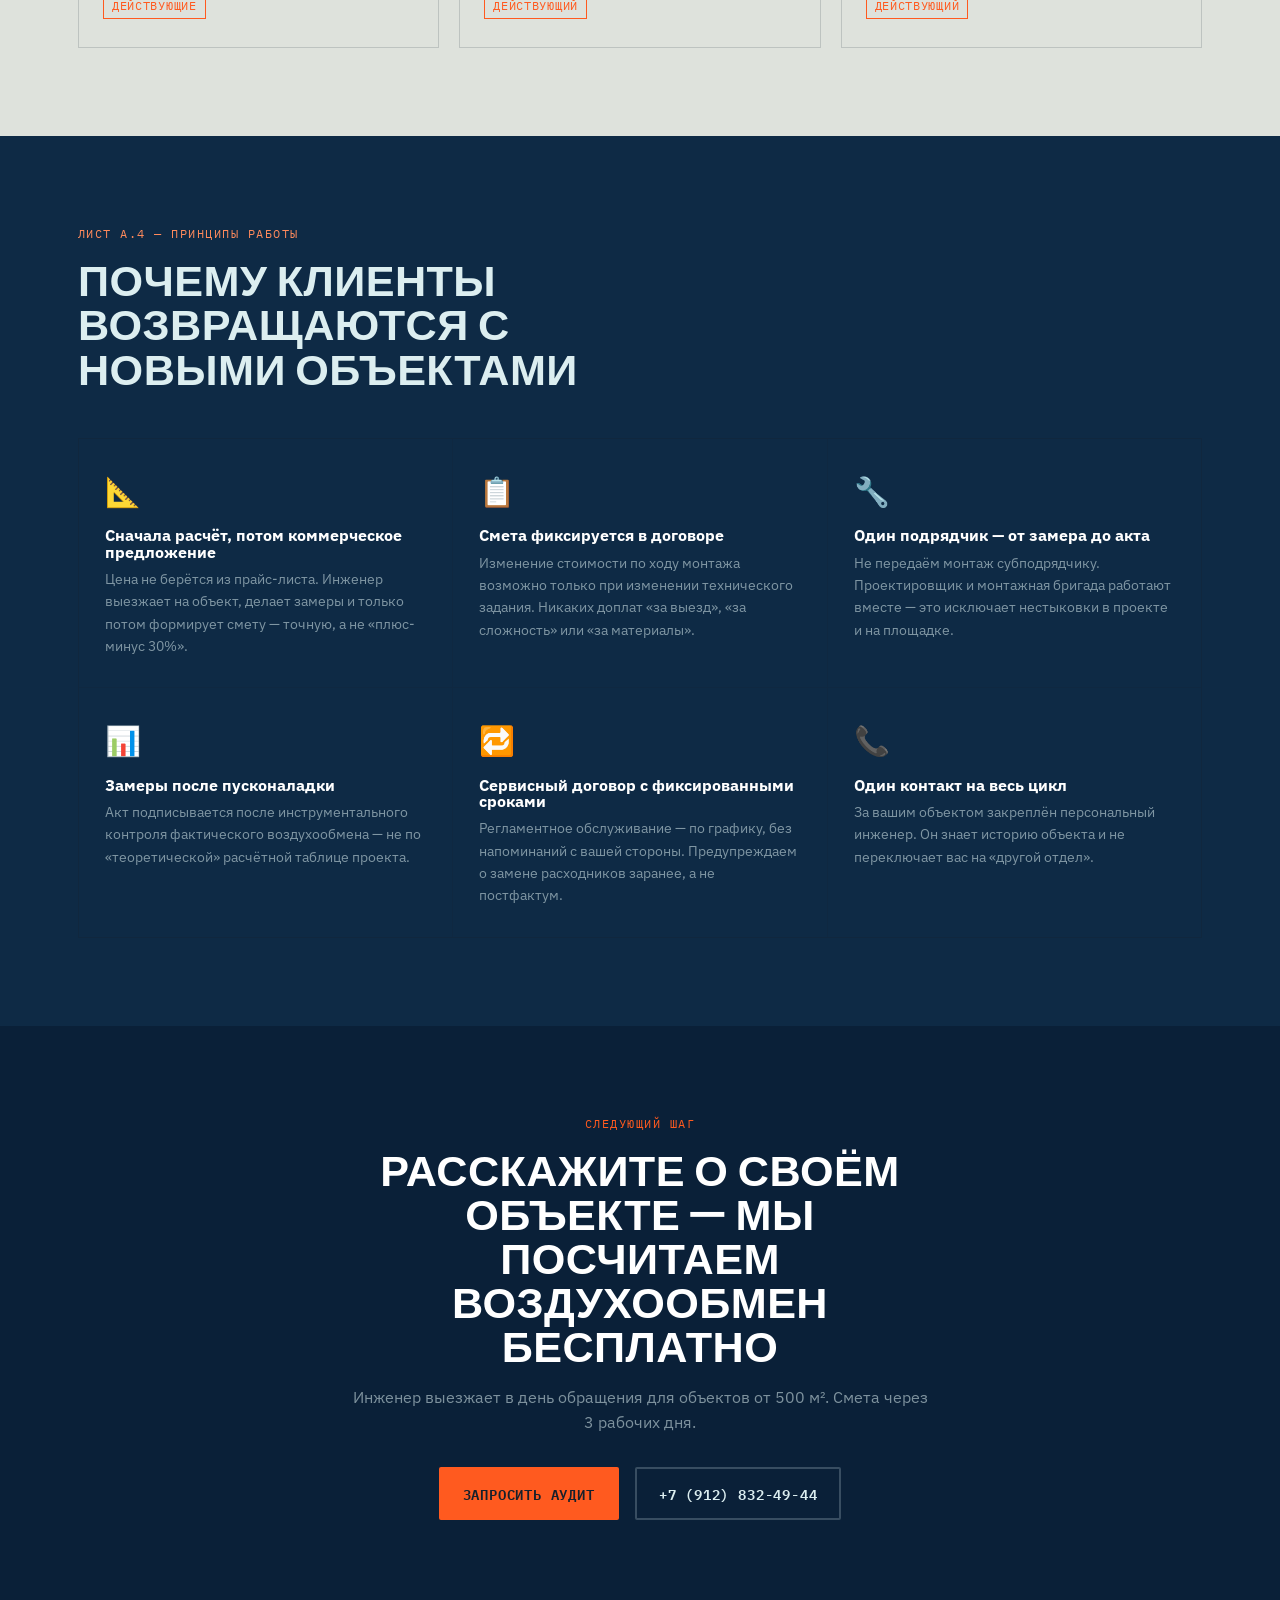
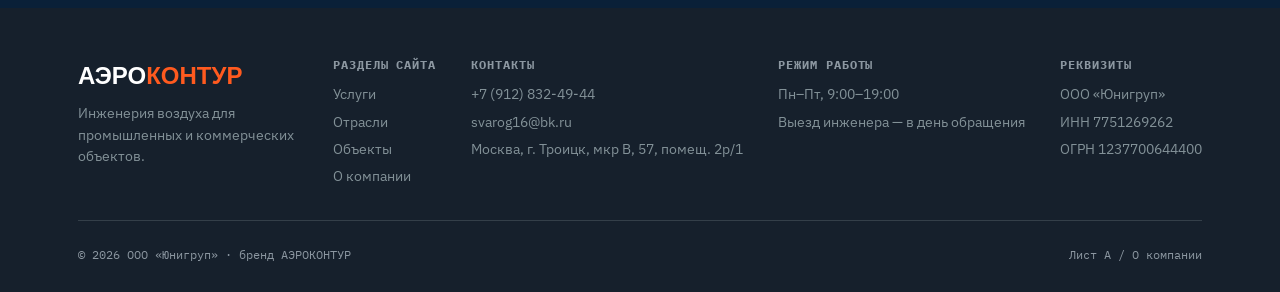
==== commit 268c84a8: "убраны СРО и МЧС, обновлена шапка и контакты убраны СРО и МЧС, обновлена шапка и контакты" ====
--- a/about.html
+++ b/about.html
@@ -7,7 +7,7 @@
   <title>О компании — АЭРОКОНТУР</title>
   <link rel="canonical" href="https://ekimov450170.github.io/aerokontur/about.html">
   <meta property="og:title"       content="О компании — АЭРОКОНТУР">
-  <meta property="og:description" content="15 лет монтажа промышленной вентиляции. Команда инженеров, история, допуски СРО и МЧС.">
+  <meta property="og:description" content="15 лет монтажа промышленной вентиляции. Команда инженеров, история, квалификации и допуски.">
   <meta property="og:image"       content="https://ekimov450170.github.io/aerokontur/assets/images/og.png">
   <link rel="preconnect" href="https://fonts.googleapis.com">
   <link href="https://fonts.googleapis.com/css2?family=Big+Shoulders+Display:wght@700;800;900&family=IBM+Plex+Mono:wght@400;500;600&family=IBM+Plex+Sans:wght@400;500;600;700&display=swap" rel="stylesheet">
@@ -130,7 +130,7 @@
         <a href="index.html#contact">Контакты</a>
       </nav>
       <div class="header-right">
-        <a class="header-phone mono" href="tel:+74952201407">+7 (495) 220-14-07</a>
+        <a class="header-phone mono" href="tel:+79128324944">+7 (912) 832-49-44</a>
         <a class="btn btn--ghost-light" href="index.html#contact">Заявка на аудит</a>
         <button class="nav-toggle" id="navToggle" aria-label="Открыть меню" aria-expanded="false">
           <span></span><span></span><span></span>
@@ -192,7 +192,7 @@
             <div class="tl-dot"></div>
             <span class="tl-year">2011</span>
             <h3>Первые объекты</h3>
-            <p>Начали с монтажа вытяжных систем на небольших производствах в Подмосковье. Три человека, один автомобиль, первый допуск СРО.</p>
+            <p>Начали с монтажа вытяжных систем на небольших производствах в Подмосковье. Три человека, один автомобиль, первый постоянный клиент.</p>
           </div>
           <div class="tl-item">
             <div class="tl-dot"></div>
@@ -203,8 +203,8 @@
           <div class="tl-item">
             <div class="tl-dot"></div>
             <span class="tl-year">2017</span>
-            <h3>Допуск МЧС, первый ТЦ</h3>
-            <p>Получили допуск на системы противодымной вентиляции. Первый крупный объект — торговый центр 9 000 м² в Подмосковье.</p>
+            <h3>Первый торговый центр</h3>
+            <p>Реализовали первую систему противодымной вентиляции. Первый крупный объект — торговый центр 9 000 м² в Подмосковье.</p>
           </div>
           <div class="tl-item">
             <div class="tl-dot"></div>
@@ -255,7 +255,7 @@
             <div class="team-avatar"><span>ИК</span></div>
             <h3>Ирина Козлова</h3>
             <span class="team-role">Инженер по согласованиям</span>
-            <p>Ведёт прохождение экспертизы и согласование с надзорными органами — МЧС, Роспотребнадзор, СРО.</p>
+            <p>Ведёт прохождение экспертизы и согласование с надзорными органами и контролирующими организациями.</p>
           </div>
           <div class="team-card">
             <div class="team-avatar"><span>ДП</span></div>
@@ -272,29 +272,11 @@
       <div class="wrap">
         <div class="section__head">
           <div>
-            <span class="eyebrow">Лист А.3 — допуски и сертификаты</span>
-            <h2 class="section-title">Документы, которые подтверждают право на работу</h2>
+            <span class="eyebrow">Лист А.3 — квалификации и допуски</span>
+            <h2 class="section-title">Документы, которые подтверждают качество работы</h2>
           </div>
         </div>
         <div class="cert-grid">
-          <div class="cert-card">
-            <span class="cert-num">СРО № 0123.45-2011</span>
-            <h3>Допуск СРО на проектирование</h3>
-            <p>Саморегулируемая организация в области инженерных изысканий и проектирования. Распространяется на проектирование систем ОВиК всех видов.</p>
-            <span class="cert-badge">Действующий</span>
-          </div>
-          <div class="cert-card">
-            <span class="cert-num">СРО М № 0456.78-2013</span>
-            <h3>Допуск СРО на монтаж</h3>
-            <p>Допуск на выполнение монтажных работ по разделу ОВиК, в том числе на объектах особого класса опасности и объектах культурного наследия.</p>
-            <span class="cert-badge">Действующий</span>
-          </div>
-          <div class="cert-card">
-            <span class="cert-num">МЧС № 77-Б/00321</span>
-            <h3>Лицензия МЧС</h3>
-            <p>Лицензия на монтаж, техническое обслуживание и ремонт систем пожарной безопасности: противодымная вентиляция, системы дымоудаления.</p>
-            <span class="cert-badge">Действующий</span>
-          </div>
           <div class="cert-card">
             <span class="cert-num">НАКС / Группа IX</span>
             <h3>Удостоверения НАКС</h3>
@@ -369,7 +351,7 @@
         <p style="color:var(--cyan-dim);margin-bottom:32px;">Инженер выезжает в день обращения для объектов от 500 м². Смета через 3 рабочих дня.</p>
         <div style="display:flex;gap:16px;justify-content:center;flex-wrap:wrap;">
           <a class="btn btn--primary" href="index.html#contact">Запросить аудит</a>
-          <a class="btn btn--ghost-dark" href="tel:+74952201407">+7 (495) 220-14-07</a>
+          <a class="btn btn--ghost-dark" href="tel:+79128324944">+7 (912) 832-49-44</a>
         </div>
       </div>
     </section>
@@ -392,9 +374,9 @@
         </div>
         <div class="footer-col">
           <h4>Контакты</h4>
-          <p><a href="tel:+74952201407">+7 (495) 220-14-07</a></p>
-          <p><a href="mailto:info@aerokontur.ru">info@aerokontur.ru</a></p>
-          <p>Москва, Дербеневская наб., 7</p>
+          <p><a href="tel:+79128324944">+7 (912) 832-49-44</a></p>
+          <p><a href="mailto:svarog16@bk.ru">svarog16@bk.ru</a></p>
+          <p>Москва, г. Троицк, мкр В, 57, помещ. 2р/1</p>
         </div>
         <div class="footer-col">
           <h4>Режим работы</h4>
@@ -402,20 +384,21 @@
           <p>Выезд инженера — в день обращения</p>
         </div>
         <div class="footer-col">
-          <h4>Документы</h4>
-          <p>СРО № 0123.45-2011</p>
-          <p>Допуск МЧС № 77-Б/00321</p>
+          <h4>Реквизиты</h4>
+          <p>ООО «Юнигруп»</p>
+          <p>ИНН 7751269262</p>
+          <p>ОГРН 1237700644400</p>
         </div>
       </div>
       <div class="footer-bottom">
-        <span>© 2026 АЭРОКОНТУР</span>
+        <span>© 2026 ООО «Юнигруп» · бренд АЭРОКОНТУР</span>
         <span class="mono">Лист А / О компании</span>
       </div>
     </div>
   </footer>
 
   <div class="mobile-cta">
-    <a class="phone mono" href="tel:+74952201407">+7 (495) 220-14-07</a>
+    <a class="phone mono" href="tel:+79128324944">+7 (912) 832-49-44</a>
     <a class="btn btn--primary" href="index.html#contact">Заявка на аудит</a>
   </div>
 
--- a/css/style.css
+++ b/css/style.css
@@ -86,6 +86,7 @@
   border: 2px solid transparent;
   cursor: pointer;
   white-space: nowrap;
+  white-space: nowrap;
   transition: transform .15s ease, opacity .15s ease, background .15s ease;
 }
 .btn:hover { transform: translateY(-2px); }
@@ -169,26 +170,29 @@
   font-size: 1.5rem;
   text-transform: uppercase;
   flex-shrink: 0;
+  white-space: nowrap;
 }
 .logo span { color: var(--orange); }
 
 .nav-links {
   display: flex;
-  gap: 28px;
-  font-family: var(--font-mono);
-  font-size: .82rem;
-  letter-spacing: .04em;
-  text-transform: uppercase;
+  gap: 22px;
+  font-family: var(--font-mono);
+  font-size: .8rem;
+  letter-spacing: .03em;
+  text-transform: uppercase;
+  flex-shrink: 0;
 }
 .nav-links a {
   padding: 6px 0;
   border-bottom: 2px solid transparent;
   transition: border-color .15s;
+  white-space: nowrap;
 }
 .nav-links a:hover { border-bottom-color: var(--orange); }
 
-.header-right { display: flex; align-items: center; gap: 18px; }
-.header-phone { font-family: var(--font-mono); font-weight: 600; font-size: .95rem; }
+.header-right { display: flex; align-items: center; gap: 18px; flex-shrink: 0; }
+.header-phone { font-family: var(--font-mono); font-weight: 600; font-size: .95rem; white-space: nowrap; }
 
 .nav-toggle {
   display: none;
@@ -449,8 +453,7 @@
   .spec-row p    { grid-column: 1 / -1; }
 }
 
-@media (max-width: 680px) {
-  .section { padding: 60px 0; }
+@media (max-width: 1180px) {
   .nav-links {
     position: absolute;
     top: 100%;
@@ -463,9 +466,13 @@
     overflow: hidden;
     transition: max-height .25s ease;
   }
-  .nav-links.is-open { max-height: 360px; }
-  .nav-links a { padding: 14px 28px; border-bottom: 1px solid var(--line); }
+  .nav-links.is-open { max-height: 420px; overflow-y: auto; }
+  .nav-links a { padding: 14px 28px; border-bottom: 1px solid var(--line); white-space: normal; }
   .nav-toggle  { display: flex; }
+}
+
+@media (max-width: 680px) {
+  .section { padding: 60px 0; }
   .header-phone { display: none; }
 
   .pains-grid    { grid-template-columns: 1fr; }
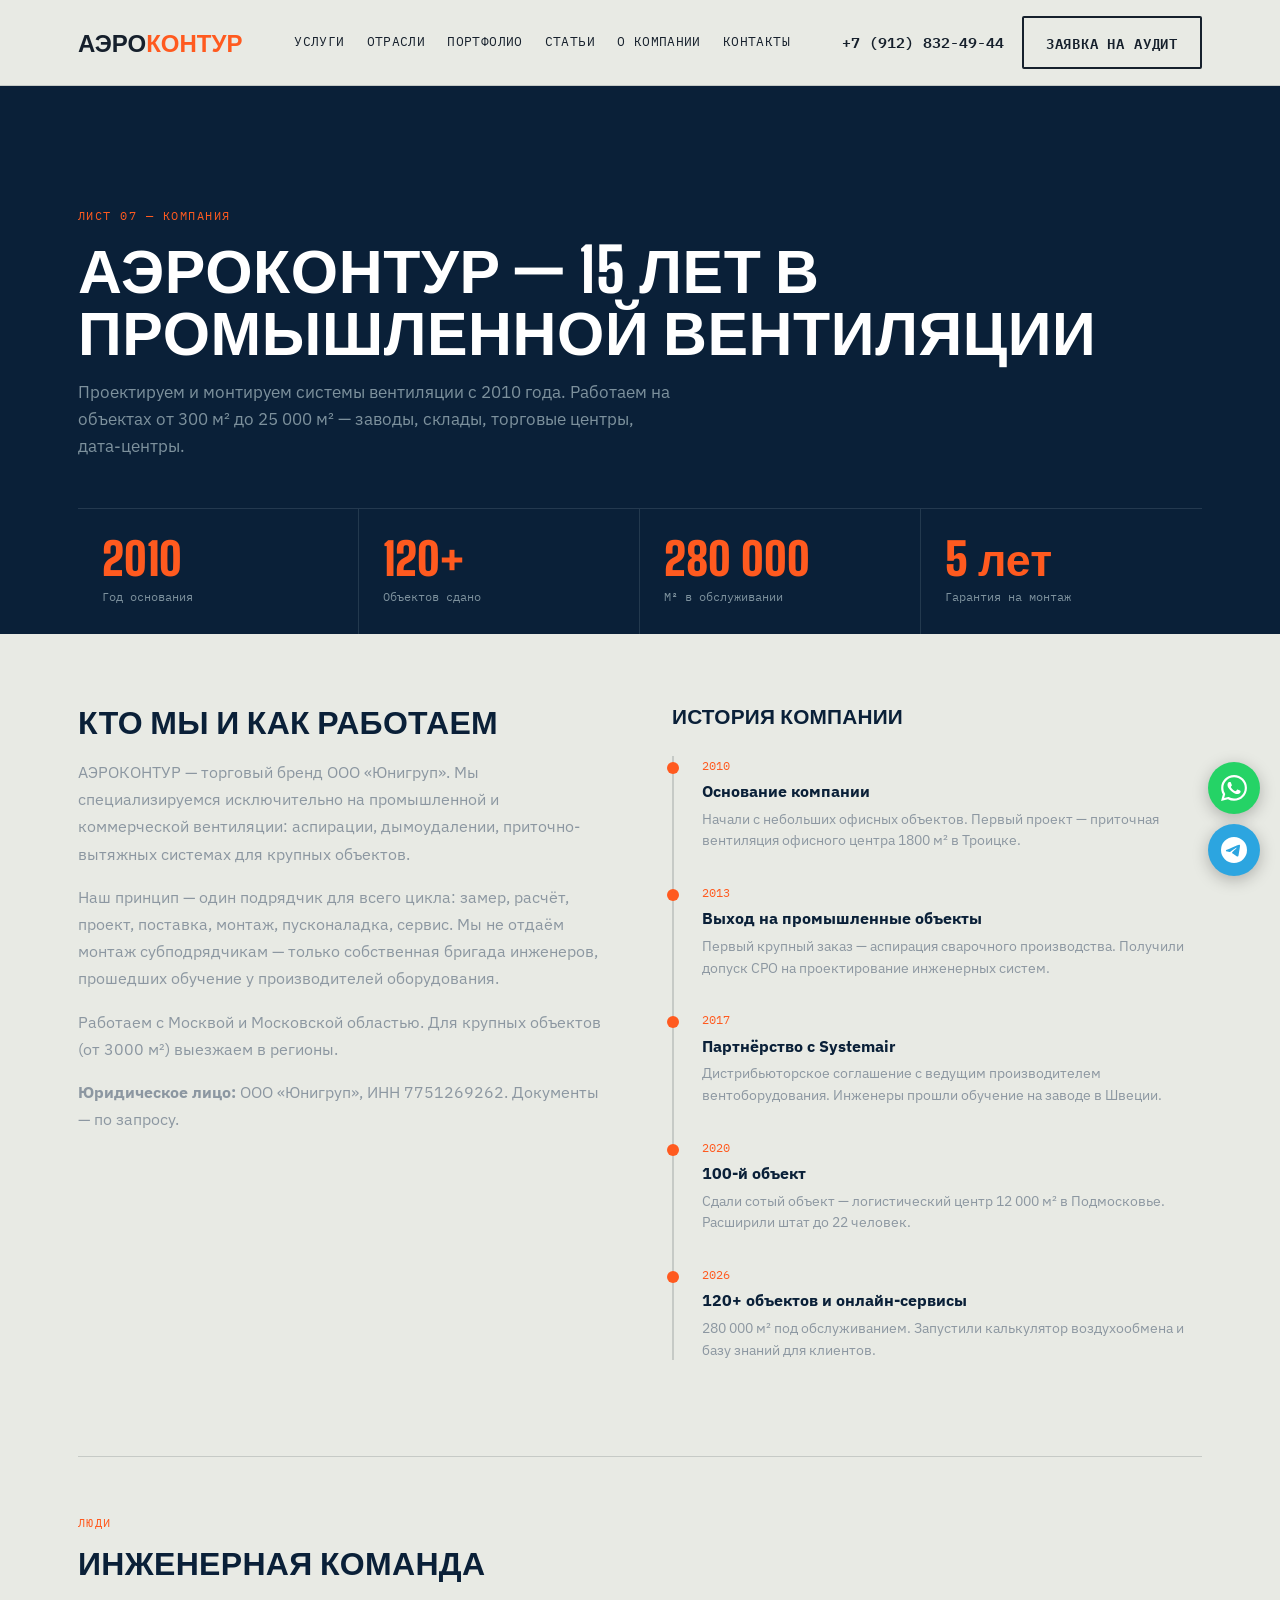
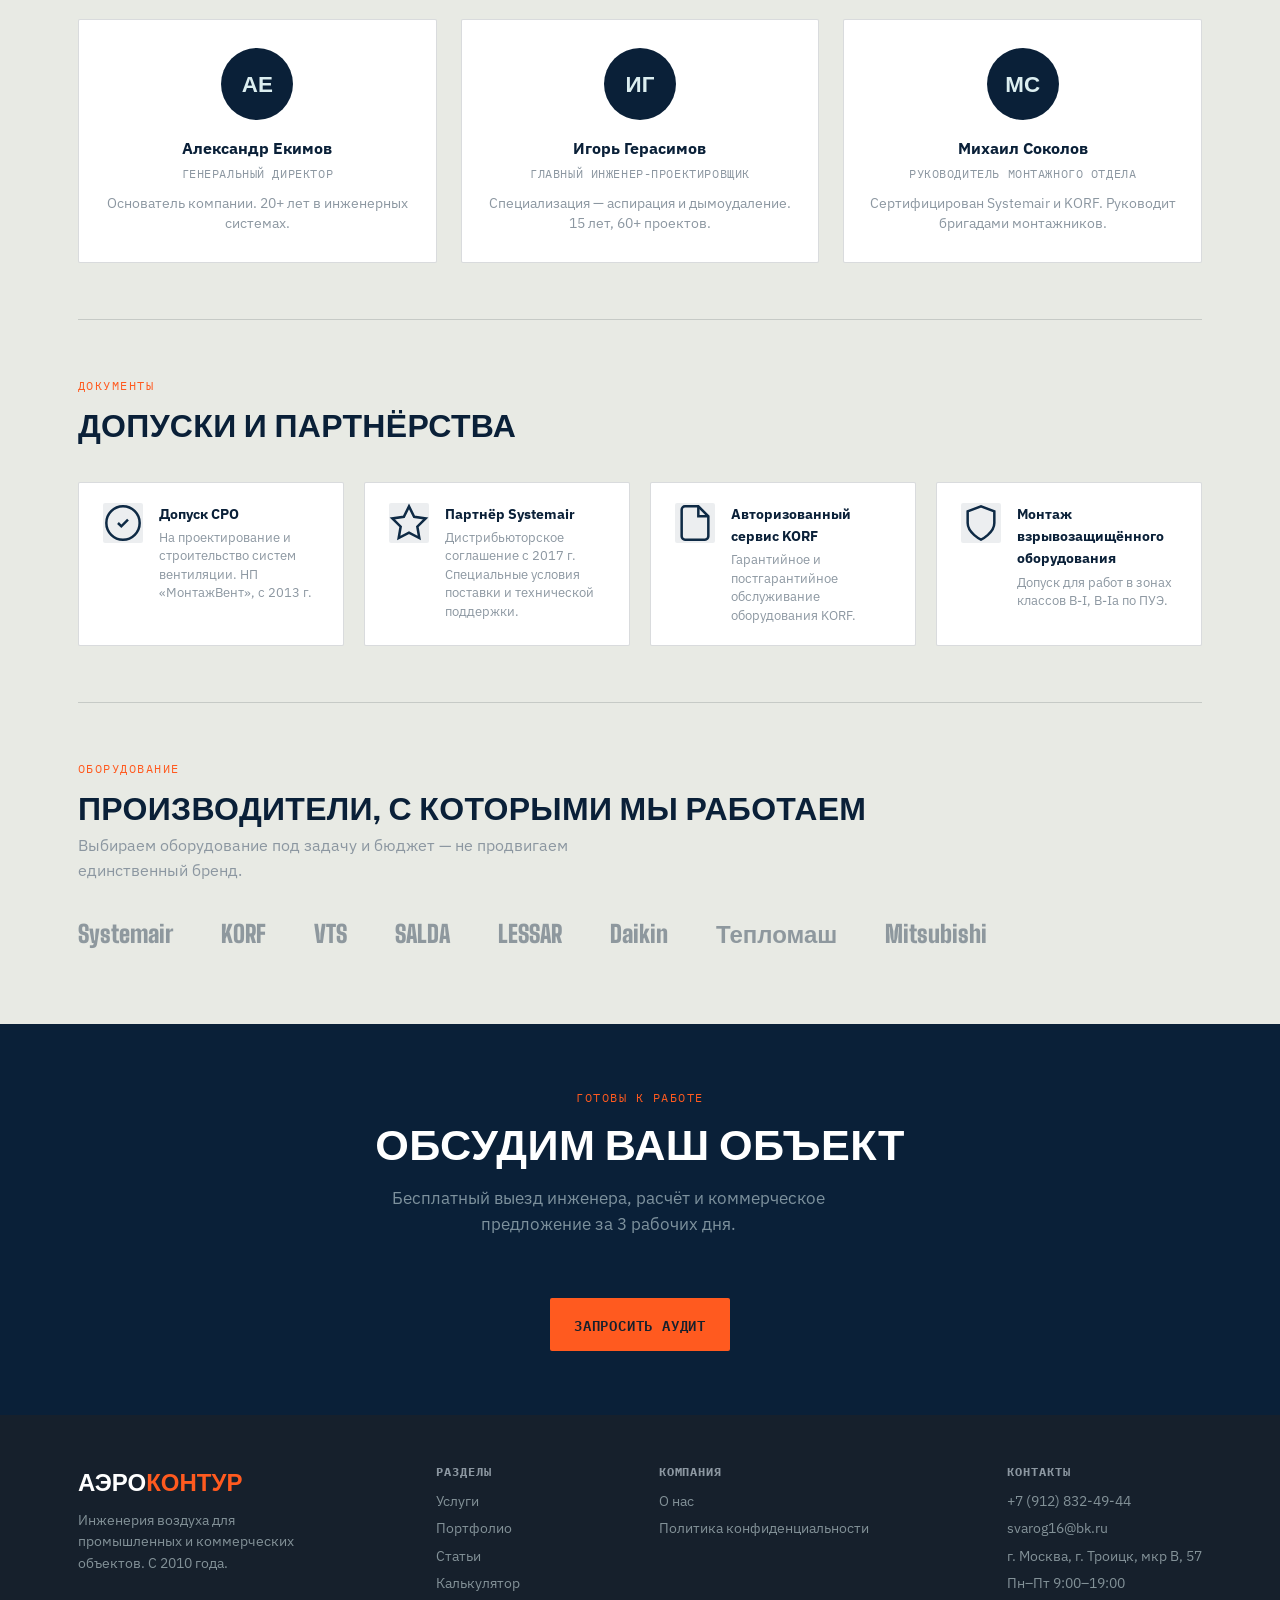
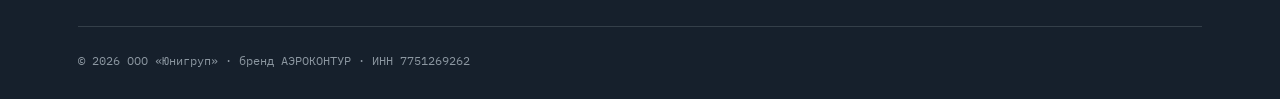
==== commit ce73f6eb: "SEO: новые страницы, FAQ, калькулятор, исправлен canonical" ====
--- a/about.html
+++ b/about.html
@@ -3,405 +3,287 @@
 <head>
   <meta charset="UTF-8">
   <meta name="viewport" content="width=device-width, initial-scale=1.0">
-  <meta name="description" content="О компании АЭРОКОНТУР — 15 лет монтажа промышленной и коммерческой вентиляции. Команда, история, допуски, сертификаты.">
-  <title>О компании — АЭРОКОНТУР</title>
-  <link rel="canonical" href="https://ekimov450170.github.io/aerokontur/about.html">
-  <meta property="og:title"       content="О компании — АЭРОКОНТУР">
-  <meta property="og:description" content="15 лет монтажа промышленной вентиляции. Команда инженеров, история, квалификации и допуски.">
-  <meta property="og:image"       content="https://ekimov450170.github.io/aerokontur/assets/images/og.png">
+  <meta name="description" content="О компании АЭРОКОНТУР — 15 лет на рынке промышленной вентиляции в Москве. 120+ объектов, собственный штат инженеров, лицензии, партнёрства с Systemair и KORF.">
+  <meta name="robots" content="index, follow">
+  <title>О компании АЭРОКОНТУР — промышленная вентиляция в Москве с 2010 года</title>
+  <link rel="canonical" href="https://unigroup-aero.ru/about.html">
+
+  <script type="application/ld+json">
+  {
+    "@context": "https://schema.org",
+    "@type": "Organization",
+    "name": "АЭРОКОНТУР",
+    "legalName": "ООО «Юнигруп»",
+    "taxID": "7751269262",
+    "foundingDate": "2010",
+    "url": "https://unigroup-aero.ru",
+    "telephone": "+79128324944",
+    "email": "svarog16@bk.ru",
+    "address": {
+      "@type": "PostalAddress",
+      "streetAddress": "мкр В, 57, помещ. 2р/1",
+      "addressLocality": "г. Троицк, Москва",
+      "addressCountry": "RU"
+    },
+    "description": "Проектирование и монтаж промышленной и коммерческой вентиляции под ключ в Москве"
+  }
+  </script>
+
   <link rel="preconnect" href="https://fonts.googleapis.com">
   <link href="https://fonts.googleapis.com/css2?family=Big+Shoulders+Display:wght@700;800;900&family=IBM+Plex+Mono:wght@400;500;600&family=IBM+Plex+Sans:wght@400;500;600;700&display=swap" rel="stylesheet">
   <link rel="stylesheet" href="css/style.css">
   <style>
-    /* ── About-specific ── */
-    .about-hero {
-      background: radial-gradient(ellipse at 80% 0%, #143657 0%, var(--navy) 55%, var(--navy-deep) 100%);
-      color: var(--cyan);
-      padding: 72px 0 64px;
-      position: relative;
-      overflow: hidden;
+    .about-hero { background: var(--navy-deep); padding: 120px 0 0; }
+    .about-hero h1 { font-size: clamp(2.2rem, 5vw, 3.8rem); color: #fff; margin-bottom: 16px; }
+    .about-hero p { color: var(--cyan-dim); max-width: 600px; font-size: 1.05rem; line-height: 1.6; padding-bottom: 48px; }
+    .about-stats { display: grid; grid-template-columns: repeat(4, 1fr); border-top: 1px solid rgba(220,238,240,.12); }
+    .about-stat { padding: 28px 24px; border-right: 1px solid rgba(220,238,240,.12); }
+    .about-stat:last-child { border-right: none; }
+    .about-stat__num { font-family: var(--font-display); font-size: 2.8rem; font-weight: 900; color: var(--orange); line-height: 1; }
+    .about-stat__label { font-family: var(--font-mono); font-size: .75rem; color: var(--cyan-dim); margin-top: 6px; }
+    .about-body { background: var(--paper); padding: 72px 0; }
+    .about-grid { display: grid; grid-template-columns: 1fr 1fr; gap: 64px; align-items: start; margin-bottom: 64px; }
+    .about-text h2 { font-size: clamp(1.5rem, 2.5vw, 2rem); color: var(--navy-deep); margin-bottom: 20px; }
+    .about-text p { color: var(--steel); line-height: 1.7; margin-bottom: 16px; }
+    .timeline { position: relative; padding-left: 28px; border-left: 2px solid var(--line); }
+    .tl-item { margin-bottom: 32px; position: relative; }
+    .tl-item::before { content: ''; position: absolute; left: -35px; top: 6px; width: 12px; height: 12px; border-radius: 50%; background: var(--orange); }
+    .tl-year { font-family: var(--font-mono); font-size: .78rem; color: var(--orange); margin-bottom: 4px; }
+    .tl-title { font-weight: 700; color: var(--navy-deep); margin-bottom: 4px; }
+    .tl-desc { font-size: .9rem; color: var(--steel); line-height: 1.5; }
+    .team-grid { display: grid; grid-template-columns: repeat(3, 1fr); gap: 24px; margin-top: 40px; }
+    .team-card { background: #fff; border: 1px solid var(--line); border-radius: var(--radius); padding: 28px 24px; text-align: center; }
+    .team-avatar { width: 72px; height: 72px; border-radius: 50%; background: var(--navy-deep); margin: 0 auto 16px; display: flex; align-items: center; justify-content: center; font-family: var(--font-display); font-size: 1.4rem; font-weight: 900; color: var(--cyan); }
+    .team-name { font-weight: 700; color: var(--navy-deep); margin-bottom: 4px; }
+    .team-role { font-family: var(--font-mono); font-size: .72rem; color: var(--steel); text-transform: uppercase; letter-spacing: .05em; margin-bottom: 10px; }
+    .team-exp { font-size: .85rem; color: var(--steel); line-height: 1.5; }
+    .licenses-grid { display: grid; grid-template-columns: repeat(auto-fill, minmax(260px, 1fr)); gap: 20px; margin-top: 40px; }
+    .license-card { background: #fff; border: 1px solid var(--line); border-radius: var(--radius); padding: 20px 24px; display: flex; gap: 16px; align-items: flex-start; }
+    .license-icon { width: 40px; height: 40px; border-radius: var(--radius); background: rgba(14,42,69,.08); display: flex; align-items: center; justify-content: center; flex-shrink: 0; }
+    .license-title { font-weight: 700; color: var(--navy-deep); font-size: .9rem; margin-bottom: 4px; }
+    .license-desc { font-size: .82rem; color: var(--steel); line-height: 1.4; }
+    .partners-logos { display: flex; flex-wrap: wrap; gap: 24px 48px; align-items: center; margin-top: 32px; }
+    .partner-item { font-family: var(--font-display); font-size: 1.5rem; font-weight: 900; color: var(--navy-deep); opacity: .4; transition: opacity .2s; }
+    .partner-item:hover { opacity: .8; }
+    .section-divider { border: none; border-top: 1px solid var(--line); margin: 56px 0; }
+    @media (max-width: 768px) {
+      .about-stats { grid-template-columns: 1fr 1fr; }
+      .about-grid { grid-template-columns: 1fr; gap: 40px; }
+      .team-grid { grid-template-columns: 1fr; }
     }
-    .about-hero::before {
-      content: "";
-      position: absolute; inset: 0;
-      background-image:
-        linear-gradient(var(--line-cyan) 1px, transparent 1px),
-        linear-gradient(90deg, var(--line-cyan) 1px, transparent 1px);
-      background-size: 42px 42px;
-      opacity: .15;
-      pointer-events: none;
-    }
-    .about-hero__inner { position: relative; z-index: 2; }
-    .about-hero h1 { color: #fff; font-size: clamp(2.2rem, 4vw, 3.4rem); max-width: 680px; margin: 18px 0 22px; }
-    .about-hero p  { color: var(--cyan-dim); font-size: 1.06rem; max-width: 560px; }
-
-    .timeline { border-left: 2px solid var(--line); margin-left: 20px; }
-    .tl-item  { position: relative; padding: 0 0 36px 36px; }
-    .tl-item:last-child { padding-bottom: 0; }
-    .tl-dot {
-      position: absolute; left: -9px; top: 4px;
-      width: 16px; height: 16px;
-      background: var(--orange); border-radius: 0;
-    }
-    .tl-year {
-      font-family: var(--font-mono); font-size: .82rem;
-      color: var(--orange); letter-spacing: .06em; display: block; margin-bottom: 6px;
-    }
-    .tl-item h3 {
-      font-size: 1.05rem; font-family: var(--font-body);
-      font-weight: 700; text-transform: none; letter-spacing: 0; margin-bottom: 8px;
-    }
-    .tl-item p { color: var(--steel); font-size: .9rem; }
-
-    .team-grid { display: grid; grid-template-columns: repeat(4, 1fr); gap: 20px; }
-    .team-card { border: 1px solid var(--line); padding: 24px 20px; }
-    .team-avatar {
-      width: 64px; height: 64px;
-      background: var(--navy);
-      border-radius: 0;
-      margin-bottom: 14px;
-      display: flex; align-items: center; justify-content: center;
-    }
-    .team-avatar span {
-      font-family: var(--font-display);
-      font-size: 1.4rem; font-weight: 900;
-      color: var(--cyan-dim);
-    }
-    .team-card h3 {
-      font-size: 1rem; font-family: var(--font-body);
-      font-weight: 700; text-transform: none; letter-spacing: 0; margin-bottom: 4px;
-    }
-    .team-role { font-family: var(--font-mono); font-size: .76rem; color: var(--orange); display: block; margin-bottom: 10px; }
-    .team-card p { color: var(--steel); font-size: .86rem; }
-
-    .cert-grid { display: grid; grid-template-columns: repeat(3, 1fr); gap: 20px; }
-    .cert-card {
-      border: 1px solid var(--line); padding: 28px 24px;
-      display: flex; flex-direction: column; gap: 12px;
-    }
-    .cert-card .cert-num {
-      font-family: var(--font-mono); font-size: .78rem;
-      color: var(--steel); letter-spacing: .06em;
-    }
-    .cert-card h3 {
-      font-size: 1.02rem; font-family: var(--font-body);
-      font-weight: 700; text-transform: none; letter-spacing: 0;
-    }
-    .cert-card p { color: var(--steel); font-size: .88rem; }
-    .cert-badge {
-      display: inline-block;
-      font-family: var(--font-mono); font-size: .72rem;
-      letter-spacing: .06em; text-transform: uppercase;
-      border: 1px solid var(--orange); color: var(--orange);
-      padding: 3px 8px; margin-top: auto;
-      align-self: flex-start;
-    }
-
-    .values-grid { display: grid; grid-template-columns: repeat(3, 1fr); gap: 1px; background: var(--line); border: 1px solid var(--line); }
-    .value-card { background: var(--navy); padding: 30px 26px; }
-    .value-card .icon { font-size: 1.8rem; margin-bottom: 14px; }
-    .value-card h3 { font-size: 1rem; font-family: var(--font-body); font-weight: 700; text-transform: none; letter-spacing: 0; color: #fff; margin-bottom: 8px; }
-    .value-card p  { color: var(--cyan-dim); font-size: .9rem; }
-
-    @media (max-width: 980px) {
-      .team-grid { grid-template-columns: repeat(2, 1fr); }
-      .cert-grid { grid-template-columns: 1fr 1fr; }
-      .values-grid { grid-template-columns: 1fr 1fr; }
-    }
-    @media (max-width: 680px) {
-      .team-grid { grid-template-columns: 1fr; }
-      .cert-grid { grid-template-columns: 1fr; }
-      .values-grid { grid-template-columns: 1fr; }
-    }
+  </style>
+  <style>
+    .messenger-fab { position: fixed; right: 20px; bottom: 24px; display: flex; flex-direction: column; gap: 10px; z-index: 999; }
+    .fab-btn { width: 52px; height: 52px; border-radius: 50%; display: flex; align-items: center; justify-content: center; box-shadow: 0 4px 16px rgba(0,0,0,.25); transition: transform .2s, box-shadow .2s; text-decoration: none; }
+    .fab-btn:hover { transform: scale(1.1); box-shadow: 0 6px 24px rgba(0,0,0,.35); }
+    .fab-btn--wa { background: #25D366; }
+    .fab-btn--tg { background: #2CA5E0; }
+    .fab-btn svg { width: 26px; height: 26px; }
   </style>
 </head>
 <body>
 
-  <header class="site-header">
+  <header class="site-header" id="top">
     <div class="site-header__inner wrap">
       <a class="logo" href="index.html">АЭРО<span>КОНТУР</span></a>
-      <nav class="nav-links" id="navLinks" aria-label="Основная навигация">
+      <nav class="nav-links" aria-label="Основная навигация">
         <a href="index.html#services">Услуги</a>
         <a href="index.html#industries">Отрасли</a>
-        <a href="index.html#process">Процесс</a>
-        <a href="index.html#projects">Объекты</a>
-        <a href="index.html#trust">Гарантии</a>
+        <a href="portfolio.html">Портфолио</a>
+        <a href="blog.html">Статьи</a>
         <a href="about.html" aria-current="page">О компании</a>
         <a href="index.html#contact">Контакты</a>
       </nav>
       <div class="header-right">
         <a class="header-phone mono" href="tel:+79128324944">+7 (912) 832-49-44</a>
         <a class="btn btn--ghost-light" href="index.html#contact">Заявка на аудит</a>
-        <button class="nav-toggle" id="navToggle" aria-label="Открыть меню" aria-expanded="false">
-          <span></span><span></span><span></span>
-        </button>
       </div>
     </div>
   </header>
 
-  <main>
-
-    <!-- HERO -->
-    <section class="about-hero">
-      <div class="about-hero__inner wrap">
-        <span class="eyebrow">Лист А — о компании</span>
-        <h1>15 лет считаем воздух — не по таблице, а под каждый объект</h1>
-        <p>АЭРОКОНТУР вырос из небольшой монтажной бригады в инжиниринговую компанию полного цикла: от инженерного расчёта до регламентного сервиса. Сегодня в команде 42 специалиста — проектировщики, монтажники, промальпинисты и сервисные инженеры.</p>
-      </div>
-    </section>
-
-    <!-- STATS -->
-    <section class="section section--paper">
-      <div class="wrap">
-        <div class="pains-grid">
-          <div class="pain-card" style="text-align:center;">
-            <span class="num mono" style="font-size:2rem;display:block;margin-bottom:6px;">120+</span>
-            <h3>объектов сдано</h3>
-            <p>Производства, склады, торговые центры, дата-центры, фарма</p>
-          </div>
-          <div class="pain-card" style="text-align:center;">
-            <span class="num mono" style="font-size:2rem;display:block;margin-bottom:6px;">42</span>
-            <h3>специалиста в штате</h3>
-            <p>Проектировщики, монтажники, промальпинисты, сервисные инженеры</p>
-          </div>
-          <div class="pain-card" style="text-align:center;">
-            <span class="num mono" style="font-size:2rem;display:block;margin-bottom:6px;">2.4 млн</span>
-            <h3>м³/ч воздуха</h3>
-            <p>Суммарная производительность всех смонтированных систем</p>
-          </div>
-          <div class="pain-card" style="text-align:center;">
-            <span class="num mono" style="font-size:2rem;display:block;margin-bottom:6px;">5 лет</span>
-            <h3>гарантия</h3>
-            <p>На все монтажные работы, зафиксированная в договоре</p>
-          </div>
-        </div>
-      </div>
-    </section>
-
-    <!-- HISTORY -->
-    <section class="section section--steel">
-      <div class="wrap">
-        <div class="section__head">
-          <div>
-            <span class="eyebrow">Лист А.1 — история</span>
-            <h2 class="section-title">Как мы выросли из бригады в инжиниринговую компанию</h2>
-          </div>
-        </div>
-        <div class="timeline">
-          <div class="tl-item">
-            <div class="tl-dot"></div>
-            <span class="tl-year">2011</span>
-            <h3>Первые объекты</h3>
-            <p>Начали с монтажа вытяжных систем на небольших производствах в Подмосковье. Три человека, один автомобиль, первый постоянный клиент.</p>
-          </div>
-          <div class="tl-item">
-            <div class="tl-dot"></div>
-            <span class="tl-year">2014</span>
-            <h3>Собственный проектный отдел</h3>
-            <p>Наняли двух инженеров-проектировщиков. Первый раз посчитали аэродинамику сами — без аутсорса. Объёмы выросли вдвое.</p>
-          </div>
-          <div class="tl-item">
-            <div class="tl-dot"></div>
-            <span class="tl-year">2017</span>
-            <h3>Первый торговый центр</h3>
-            <p>Реализовали первую систему противодымной вентиляции. Первый крупный объект — торговый центр 9 000 м² в Подмосковье.</p>
-          </div>
-          <div class="tl-item">
-            <div class="tl-dot"></div>
-            <span class="tl-year">2020</span>
-            <h3>Фармацевтика и чистые помещения</h3>
-            <p>Вошли в нишу GMP-объектов: чистые помещения ISO 7/8, прецизионное кондиционирование. Первый контракт с фармпроизводителем.</p>
-          </div>
-          <div class="tl-item">
-            <div class="tl-dot"></div>
-            <span class="tl-year">2023</span>
-            <h3>Дата-центры и промальпинизм</h3>
-            <p>Аттестованная бригада промышленных альпинистов в штате. Первый ЦОД категории Tier III для финансовой компании.</p>
-          </div>
-          <div class="tl-item">
-            <div class="tl-dot"></div>
-            <span class="tl-year">2026</span>
-            <h3>Сегодня</h3>
-            <p>42 специалиста, 120+ сданных объектов, собственный парк подъёмной техники. Работаем в Москве, Московской области и регионах.</p>
-          </div>
-        </div>
-      </div>
-    </section>
-
-    <!-- TEAM -->
-    <section class="section section--paper">
-      <div class="wrap">
-        <div class="section__head">
-          <div>
-            <span class="eyebrow">Лист А.2 — команда</span>
-            <h2 class="section-title">Те, кто считает и монтирует</h2>
-          </div>
-          <p class="section-sub">Проектировщики, монтажники и инженеры пусконаладки — в одной компании, без передачи задач субподрядчику.</p>
-        </div>
+  <section class="about-hero">
+    <div class="wrap">
+      <span class="eyebrow">Лист 07 — компания</span>
+      <h1>АЭРОКОНТУР — 15 лет в промышленной вентиляции</h1>
+      <p>Проектируем и монтируем системы вентиляции с 2010 года. Работаем на объектах от 300 м² до 25 000 м² — заводы, склады, торговые центры, дата-центры.</p>
+    </div>
+    <div class="wrap">
+      <div class="about-stats">
+        <div class="about-stat"><div class="about-stat__num">2010</div><div class="about-stat__label">Год основания</div></div>
+        <div class="about-stat"><div class="about-stat__num">120+</div><div class="about-stat__label">Объектов сдано</div></div>
+        <div class="about-stat"><div class="about-stat__num">280 000</div><div class="about-stat__label">М² в обслуживании</div></div>
+        <div class="about-stat"><div class="about-stat__num">5 лет</div><div class="about-stat__label">Гарантия на монтаж</div></div>
+      </div>
+    </div>
+  </section>
+
+  <section class="about-body">
+    <div class="wrap">
+
+      <div class="about-grid">
+        <div class="about-text">
+          <h2>Кто мы и как работаем</h2>
+          <p>АЭРОКОНТУР — торговый бренд ООО «Юнигруп». Мы специализируемся исключительно на промышленной и коммерческой вентиляции: аспирации, дымоудалении, приточно-вытяжных системах для крупных объектов.</p>
+          <p>Наш принцип — один подрядчик для всего цикла: замер, расчёт, проект, поставка, монтаж, пусконаладка, сервис. Мы не отдаём монтаж субподрядчикам — только собственная бригада инженеров, прошедших обучение у производителей оборудования.</p>
+          <p>Работаем с Москвой и Московской областью. Для крупных объектов (от 3000 м²) выезжаем в регионы.</p>
+          <p><strong>Юридическое лицо:</strong> ООО «Юнигруп», ИНН 7751269262. Документы — по запросу.</p>
+        </div>
+        <div>
+          <h2 style="font-size: 1.3rem; color: var(--navy-deep); margin-bottom: 28px;">История компании</h2>
+          <div class="timeline">
+            <div class="tl-item">
+              <div class="tl-year">2010</div>
+              <div class="tl-title">Основание компании</div>
+              <div class="tl-desc">Начали с небольших офисных объектов. Первый проект — приточная вентиляция офисного центра 1800 м² в Троицке.</div>
+            </div>
+            <div class="tl-item">
+              <div class="tl-year">2013</div>
+              <div class="tl-title">Выход на промышленные объекты</div>
+              <div class="tl-desc">Первый крупный заказ — аспирация сварочного производства. Получили допуск СРО на проектирование инженерных систем.</div>
+            </div>
+            <div class="tl-item">
+              <div class="tl-year">2017</div>
+              <div class="tl-title">Партнёрство с Systemair</div>
+              <div class="tl-desc">Дистрибьюторское соглашение с ведущим производителем вентоборудования. Инженеры прошли обучение на заводе в Швеции.</div>
+            </div>
+            <div class="tl-item">
+              <div class="tl-year">2020</div>
+              <div class="tl-title">100-й объект</div>
+              <div class="tl-desc">Сдали сотый объект — логистический центр 12 000 м² в Подмосковье. Расширили штат до 22 человек.</div>
+            </div>
+            <div class="tl-item">
+              <div class="tl-year">2026</div>
+              <div class="tl-title">120+ объектов и онлайн-сервисы</div>
+              <div class="tl-desc">280 000 м² под обслуживанием. Запустили калькулятор воздухообмена и базу знаний для клиентов.</div>
+            </div>
+          </div>
+        </div>
+      </div>
+
+      <hr class="section-divider">
+
+      <div>
+        <span class="eyebrow">Люди</span>
+        <h2 style="font-size: clamp(1.5rem,2.5vw,2rem); color: var(--navy-deep); margin: 12px 0 0;">Инженерная команда</h2>
         <div class="team-grid">
           <div class="team-card">
-            <div class="team-avatar"><span>АЕ</span></div>
-            <h3>Алексей Екимов</h3>
-            <span class="team-role">Основатель, главный инженер</span>
-            <p>15 лет в инженерии вентиляции. Автор всех нестандартных технических решений на объектах.</p>
+            <div class="team-avatar">АЕ</div>
+            <div class="team-name">Александр Екимов</div>
+            <div class="team-role">Генеральный директор</div>
+            <div class="team-exp">Основатель компании. 20+ лет в инженерных системах.</div>
           </div>
           <div class="team-card">
-            <div class="team-avatar"><span>МС</span></div>
-            <h3>Михаил Соловьёв</h3>
-            <span class="team-role">Руководитель проектного отдела</span>
-            <p>10 лет проектирует системы ОВиК. Специализация — промышленные объекты и чистые помещения.</p>
+            <div class="team-avatar">ИГ</div>
+            <div class="team-name">Игорь Герасимов</div>
+            <div class="team-role">Главный инженер-проектировщик</div>
+            <div class="team-exp">Специализация — аспирация и дымоудаление. 15 лет, 60+ проектов.</div>
           </div>
           <div class="team-card">
-            <div class="team-avatar"><span>ИК</span></div>
-            <h3>Ирина Козлова</h3>
-            <span class="team-role">Инженер по согласованиям</span>
-            <p>Ведёт прохождение экспертизы и согласование с надзорными органами и контролирующими организациями.</p>
-          </div>
-          <div class="team-card">
-            <div class="team-avatar"><span>ДП</span></div>
-            <h3>Денис Петров</h3>
-            <span class="team-role">Прораб монтажного участка</span>
-            <p>12 лет на объектах. Организует монтажные работы без остановки производственного процесса заказчика.</p>
-          </div>
-        </div>
-      </div>
-    </section>
-
-    <!-- CERTIFICATES -->
-    <section class="section section--steel">
-      <div class="wrap">
-        <div class="section__head">
-          <div>
-            <span class="eyebrow">Лист А.3 — квалификации и допуски</span>
-            <h2 class="section-title">Документы, которые подтверждают качество работы</h2>
-          </div>
-        </div>
-        <div class="cert-grid">
-          <div class="cert-card">
-            <span class="cert-num">НАКС / Группа IX</span>
-            <h3>Удостоверения НАКС</h3>
-            <p>Сварщики и монтажники аттестованы в Национальном агентстве контроля сварки по группам IX (технологические трубопроводы) и XI (строительные конструкции).</p>
-            <span class="cert-badge">Действующие</span>
-          </div>
-          <div class="cert-card">
-            <span class="cert-num">ISO 45001 : 2018</span>
-            <h3>Система управления охраной труда</h3>
-            <p>Сертифицированная СМ ОТ. Все монтажные работы ведутся по утверждённым ППР с обязательным инструктажем на рабочем месте.</p>
-            <span class="cert-badge">Действующий</span>
-          </div>
-          <div class="cert-card">
-            <span class="cert-num">Ex-аттестат</span>
-            <h3>Взрывозащищённое исполнение</h3>
-            <p>Аттестат на монтаж и наладку оборудования во взрывоопасных зонах (ATEX / ГОСТ 30852) — сварочные цеха, лакокрасочные участки, склады ЛВЖ.</p>
-            <span class="cert-badge">Действующий</span>
-          </div>
-        </div>
-      </div>
-    </section>
-
-    <!-- VALUES -->
-    <section class="section section--dark">
-      <div class="wrap">
-        <div class="section__head">
-          <div>
-            <span class="eyebrow">Лист А.4 — принципы работы</span>
-            <h2 class="section-title">Почему клиенты возвращаются с новыми объектами</h2>
-          </div>
-        </div>
-        <div class="values-grid">
-          <div class="value-card">
-            <div class="icon">📐</div>
-            <h3>Сначала расчёт, потом коммерческое предложение</h3>
-            <p>Цена не берётся из прайс-листа. Инженер выезжает на объект, делает замеры и только потом формирует смету — точную, а не «плюс-минус 30%».</p>
-          </div>
-          <div class="value-card">
-            <div class="icon">📋</div>
-            <h3>Смета фиксируется в договоре</h3>
-            <p>Изменение стоимости по ходу монтажа возможно только при изменении технического задания. Никаких доплат «за выезд», «за сложность» или «за материалы».</p>
-          </div>
-          <div class="value-card">
-            <div class="icon">🔧</div>
-            <h3>Один подрядчик — от замера до акта</h3>
-            <p>Не передаём монтаж субподрядчику. Проектировщик и монтажная бригада работают вместе — это исключает нестыковки в проекте и на площадке.</p>
-          </div>
-          <div class="value-card">
-            <div class="icon">📊</div>
-            <h3>Замеры после пусконаладки</h3>
-            <p>Акт подписывается после инструментального контроля фактического воздухообмена — не по «теоретической» расчётной таблице проекта.</p>
-          </div>
-          <div class="value-card">
-            <div class="icon">🔁</div>
-            <h3>Сервисный договор с фиксированными сроками</h3>
-            <p>Регламентное обслуживание — по графику, без напоминаний с вашей стороны. Предупреждаем о замене расходников заранее, а не постфактум.</p>
-          </div>
-          <div class="value-card">
-            <div class="icon">📞</div>
-            <h3>Один контакт на весь цикл</h3>
-            <p>За вашим объектом закреплён персональный инженер. Он знает историю объекта и не переключает вас на «другой отдел».</p>
-          </div>
-        </div>
-      </div>
-    </section>
-
-    <!-- CTA -->
-    <section class="section form-section">
-      <div class="wrap" style="text-align:center;max-width:640px;margin:0 auto;">
-        <span class="eyebrow">Следующий шаг</span>
-        <h2 class="section-title" style="color:#fff;margin-bottom:18px;">Расскажите о своём объекте — мы посчитаем воздухообмен бесплатно</h2>
-        <p style="color:var(--cyan-dim);margin-bottom:32px;">Инженер выезжает в день обращения для объектов от 500 м². Смета через 3 рабочих дня.</p>
-        <div style="display:flex;gap:16px;justify-content:center;flex-wrap:wrap;">
-          <a class="btn btn--primary" href="index.html#contact">Запросить аудит</a>
-          <a class="btn btn--ghost-dark" href="tel:+79128324944">+7 (912) 832-49-44</a>
-        </div>
-      </div>
-    </section>
-
-  </main>
+            <div class="team-avatar">МС</div>
+            <div class="team-name">Михаил Соколов</div>
+            <div class="team-role">Руководитель монтажного отдела</div>
+            <div class="team-exp">Сертифицирован Systemair и KORF. Руководит бригадами монтажников.</div>
+          </div>
+        </div>
+      </div>
+
+      <hr class="section-divider">
+
+      <div>
+        <span class="eyebrow">Документы</span>
+        <h2 style="font-size: clamp(1.5rem,2.5vw,2rem); color: var(--navy-deep); margin: 12px 0 0;">Допуски и партнёрства</h2>
+        <div class="licenses-grid">
+          <div class="license-card">
+            <div class="license-icon"><svg viewBox="0 0 24 24" fill="none" stroke="var(--navy)" stroke-width="1.5"><path d="M9 12l2 2 4-4"/><circle cx="12" cy="12" r="10"/></svg></div>
+            <div><div class="license-title">Допуск СРО</div><div class="license-desc">На проектирование и строительство систем вентиляции. НП «МонтажВент», с 2013 г.</div></div>
+          </div>
+          <div class="license-card">
+            <div class="license-icon"><svg viewBox="0 0 24 24" fill="none" stroke="var(--navy)" stroke-width="1.5"><path d="M12 2l3.09 6.26L22 9.27l-5 4.87 1.18 6.88L12 17.77l-6.18 3.25L7 14.14 2 9.27l6.91-1.01L12 2z"/></svg></div>
+            <div><div class="license-title">Партнёр Systemair</div><div class="license-desc">Дистрибьюторское соглашение с 2017 г. Специальные условия поставки и технической поддержки.</div></div>
+          </div>
+          <div class="license-card">
+            <div class="license-icon"><svg viewBox="0 0 24 24" fill="none" stroke="var(--navy)" stroke-width="1.5"><path d="M14 2H6a2 2 0 0 0-2 2v16a2 2 0 0 0 2 2h12a2 2 0 0 0 2-2V8z"/><polyline points="14 2 14 8 20 8"/></svg></div>
+            <div><div class="license-title">Авторизованный сервис KORF</div><div class="license-desc">Гарантийное и постгарантийное обслуживание оборудования KORF.</div></div>
+          </div>
+          <div class="license-card">
+            <div class="license-icon"><svg viewBox="0 0 24 24" fill="none" stroke="var(--navy)" stroke-width="1.5"><path d="M12 22s8-4 8-10V5l-8-3-8 3v7c0 6 8 10 8 10z"/></svg></div>
+            <div><div class="license-title">Монтаж взрывозащищённого оборудования</div><div class="license-desc">Допуск для работ в зонах классов В-I, В-Ia по ПУЭ.</div></div>
+          </div>
+        </div>
+      </div>
+
+      <hr class="section-divider">
+
+      <div>
+        <span class="eyebrow">Оборудование</span>
+        <h2 style="font-size: clamp(1.5rem,2.5vw,2rem); color: var(--navy-deep); margin: 12px 0 8px;">Производители, с которыми мы работаем</h2>
+        <p style="color: var(--steel); max-width: 520px; margin-bottom: 0;">Выбираем оборудование под задачу и бюджет — не продвигаем единственный бренд.</p>
+        <div class="partners-logos">
+          <span class="partner-item">Systemair</span>
+          <span class="partner-item">KORF</span>
+          <span class="partner-item">VTS</span>
+          <span class="partner-item">SALDA</span>
+          <span class="partner-item">LESSAR</span>
+          <span class="partner-item">Daikin</span>
+          <span class="partner-item">Тепломаш</span>
+          <span class="partner-item">Mitsubishi</span>
+        </div>
+      </div>
+
+    </div>
+  </section>
+
+  <section class="section form-section" style="padding: 64px 0;">
+    <div class="wrap" style="text-align: center; max-width: 600px; margin: 0 auto;">
+      <span class="eyebrow">Готовы к работе</span>
+      <h2 class="section-title" style="color: #fff; margin: 12px 0 20px;">Обсудим ваш объект</h2>
+      <p class="lede">Бесплатный выезд инженера, расчёт и коммерческое предложение за 3 рабочих дня.</p>
+      <a class="btn btn--primary" href="index.html#contact" style="margin-top: 28px;">Запросить аудит</a>
+    </div>
+  </section>
 
   <footer class="site-footer">
     <div class="wrap">
       <div class="footer-grid">
         <div class="footer-brand">
           <a class="logo" href="index.html">АЭРО<span>КОНТУР</span></a>
-          <p>Инженерия воздуха для промышленных и коммерческих объектов.</p>
+          <p>Инженерия воздуха для промышленных и коммерческих объектов. С 2010 года.</p>
         </div>
         <div class="footer-col">
-          <h4>Разделы сайта</h4>
+          <h4>Разделы</h4>
           <p><a href="index.html#services">Услуги</a></p>
-          <p><a href="index.html#industries">Отрасли</a></p>
-          <p><a href="index.html#projects">Объекты</a></p>
-          <p><a href="about.html">О компании</a></p>
+          <p><a href="portfolio.html">Портфолио</a></p>
+          <p><a href="blog.html">Статьи</a></p>
+          <p><a href="calculator.html">Калькулятор</a></p>
+        </div>
+        <div class="footer-col">
+          <h4>Компания</h4>
+          <p><a href="about.html">О нас</a></p>
+          <p><a href="privacy.html">Политика конфиденциальности</a></p>
         </div>
         <div class="footer-col">
           <h4>Контакты</h4>
           <p><a href="tel:+79128324944">+7 (912) 832-49-44</a></p>
           <p><a href="mailto:svarog16@bk.ru">svarog16@bk.ru</a></p>
-          <p>Москва, г. Троицк, мкр В, 57, помещ. 2р/1</p>
-        </div>
-        <div class="footer-col">
-          <h4>Режим работы</h4>
-          <p>Пн–Пт, 9:00–19:00</p>
-          <p>Выезд инженера — в день обращения</p>
-        </div>
-        <div class="footer-col">
-          <h4>Реквизиты</h4>
-          <p>ООО «Юнигруп»</p>
-          <p>ИНН 7751269262</p>
-          <p>ОГРН 1237700644400</p>
+          <p>г. Москва, г. Троицк, мкр В, 57</p>
+          <p>Пн–Пт 9:00–19:00</p>
         </div>
       </div>
       <div class="footer-bottom">
-        <span>© 2026 ООО «Юнигруп» · бренд АЭРОКОНТУР</span>
-        <span class="mono">Лист А / О компании</span>
+        <span>© 2026 ООО «Юнигруп» · бренд АЭРОКОНТУР · ИНН 7751269262</span>
       </div>
     </div>
   </footer>
 
-  <div class="mobile-cta">
-    <a class="phone mono" href="tel:+79128324944">+7 (912) 832-49-44</a>
-    <a class="btn btn--primary" href="index.html#contact">Заявка на аудит</a>
+  <script src="js/main.js"></script>
+  <!-- WhatsApp + Telegram FAB -->
+  <div class="messenger-fab" aria-label="Связаться через мессенджер">
+    <a class="fab-btn fab-btn--wa" href="https://wa.me/79128324944" target="_blank" rel="noopener" title="WhatsApp">
+      <svg viewBox="0 0 24 24" fill="#fff" xmlns="http://www.w3.org/2000/svg"><path d="M17.472 14.382c-.297-.149-1.758-.867-2.03-.967-.273-.099-.471-.148-.67.15-.197.297-.767.966-.94 1.164-.173.199-.347.223-.644.075-.297-.15-1.255-.463-2.39-1.475-.883-.788-1.48-1.761-1.653-2.059-.173-.297-.018-.458.13-.606.134-.133.298-.347.446-.52.149-.174.198-.298.298-.497.099-.198.05-.371-.025-.52-.075-.149-.669-1.612-.916-2.207-.242-.579-.487-.5-.669-.51-.173-.008-.371-.01-.57-.01-.198 0-.52.074-.792.372-.272.297-1.04 1.016-1.04 2.479 0 1.462 1.065 2.875 1.213 3.074.149.198 2.096 3.2 5.077 4.487.709.306 1.262.489 1.694.625.712.227 1.36.195 1.871.118.571-.085 1.758-.719 2.006-1.413.248-.694.248-1.289.173-1.413-.074-.124-.272-.198-.57-.347m-5.421 7.403h-.004a9.87 9.87 0 01-5.031-1.378l-.361-.214-3.741.982.998-3.648-.235-.374a9.86 9.86 0 01-1.51-5.26c.001-5.45 4.436-9.884 9.888-9.884 2.64 0 5.122 1.03 6.988 2.898a9.825 9.825 0 012.893 6.994c-.003 5.45-4.437 9.884-9.885 9.884m8.413-18.297A11.815 11.815 0 0012.05 0C5.495 0 .16 5.335.157 11.892c0 2.096.547 4.142 1.588 5.945L.057 24l6.305-1.654a11.882 11.882 0 005.683 1.448h.005c6.554 0 11.89-5.335 11.893-11.893a11.821 11.821 0 00-3.48-8.413z"/></svg>
+    </a>
+    <a class="fab-btn fab-btn--tg" href="https://t.me/aerokontur_msk" target="_blank" rel="noopener" title="Telegram">
+      <svg viewBox="0 0 24 24" fill="#fff" xmlns="http://www.w3.org/2000/svg"><path d="M11.944 0A12 12 0 0 0 0 12a12 12 0 0 0 12 12 12 12 0 0 0 12-12A12 12 0 0 0 12 0a12 12 0 0 0-.056 0zm4.962 7.224c.1-.002.321.023.465.14a.506.506 0 0 1 .171.325c.016.093.036.306.02.472-.18 1.898-.962 6.502-1.36 8.627-.168.9-.499 1.201-.82 1.23-.696.065-1.225-.46-1.9-.902-1.056-.693-1.653-1.124-2.678-1.8-1.185-.78-.417-1.21.258-1.91.177-.184 3.247-2.977 3.307-3.23.007-.032.014-.15-.056-.212s-.174-.041-.249-.024c-.106.024-1.793 1.14-5.061 3.345-.48.33-.913.49-1.302.48-.428-.008-1.252-.241-1.865-.44-.752-.245-1.349-.374-1.297-.789.027-.216.325-.437.893-.663 3.498-1.524 5.83-2.529 6.998-3.014 3.332-1.386 4.025-1.627 4.476-1.635z"/></svg>
+    </a>
   </div>
-
-  <script src="js/main.js"></script>
 </body>
 </html>
--- a/css/style.css
+++ b/css/style.css
@@ -380,6 +380,11 @@
 }
 .field input::placeholder, .field textarea::placeholder { color: var(--steel); }
 .field input.is-invalid { border-color: #e05555; }
+.phone-wrap { display: flex; align-items: stretch; }
+.phone-prefix { display: flex; align-items: center; padding: 12px 10px 12px 14px; background: var(--navy-deep); border: 1px solid var(--line-cyan); border-right: none; border-radius: var(--radius) 0 0 var(--radius); color: #fff; font-family: var(--font-body); font-size: .95rem; white-space: nowrap; }
+.phone-wrap input { border-radius: 0 var(--radius) var(--radius) 0; flex: 1; min-width: 0; }
+.phone-wrap input.is-invalid ~ .phone-prefix,
+.phone-wrap input.is-invalid { border-color: #e05555; }
 .field-error { display: none; font-size: .8rem; color: #e07070; font-family: var(--font-mono); }
 .field-error.is-visible { display: block; }
 
